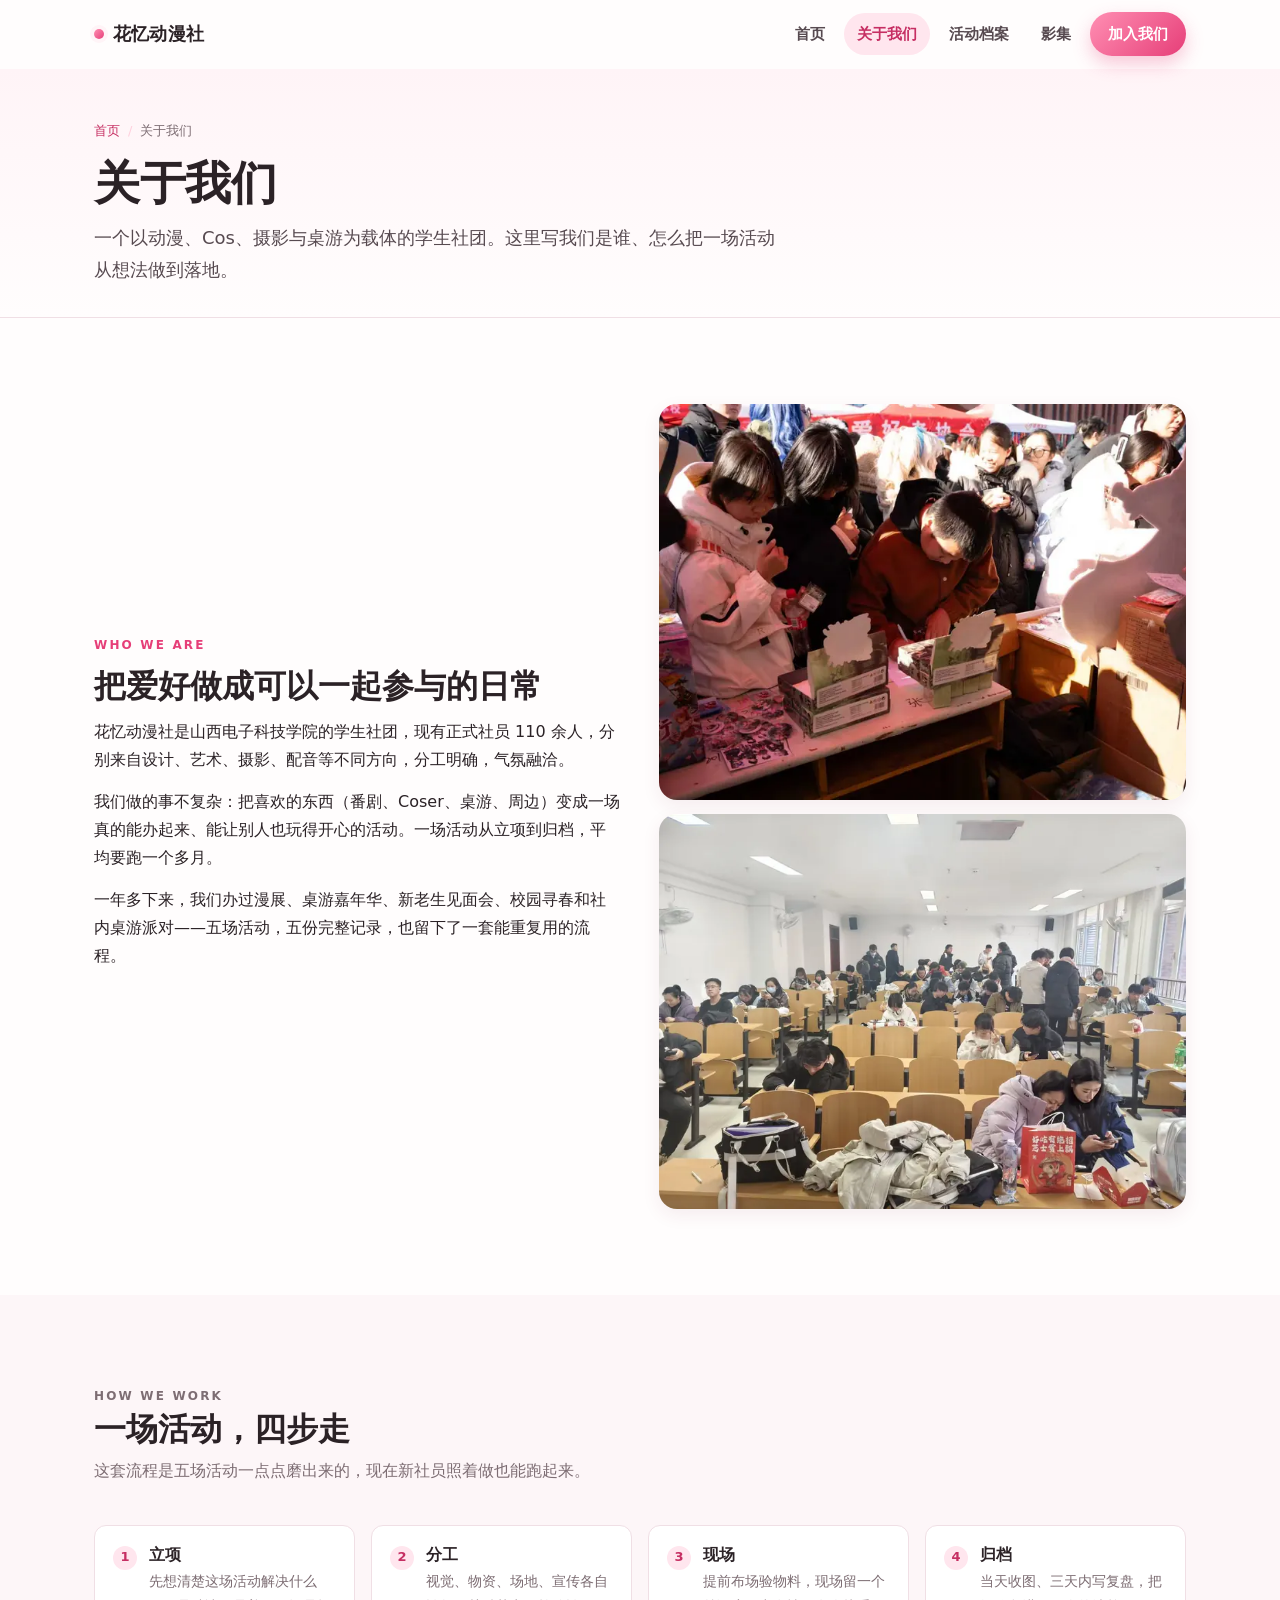
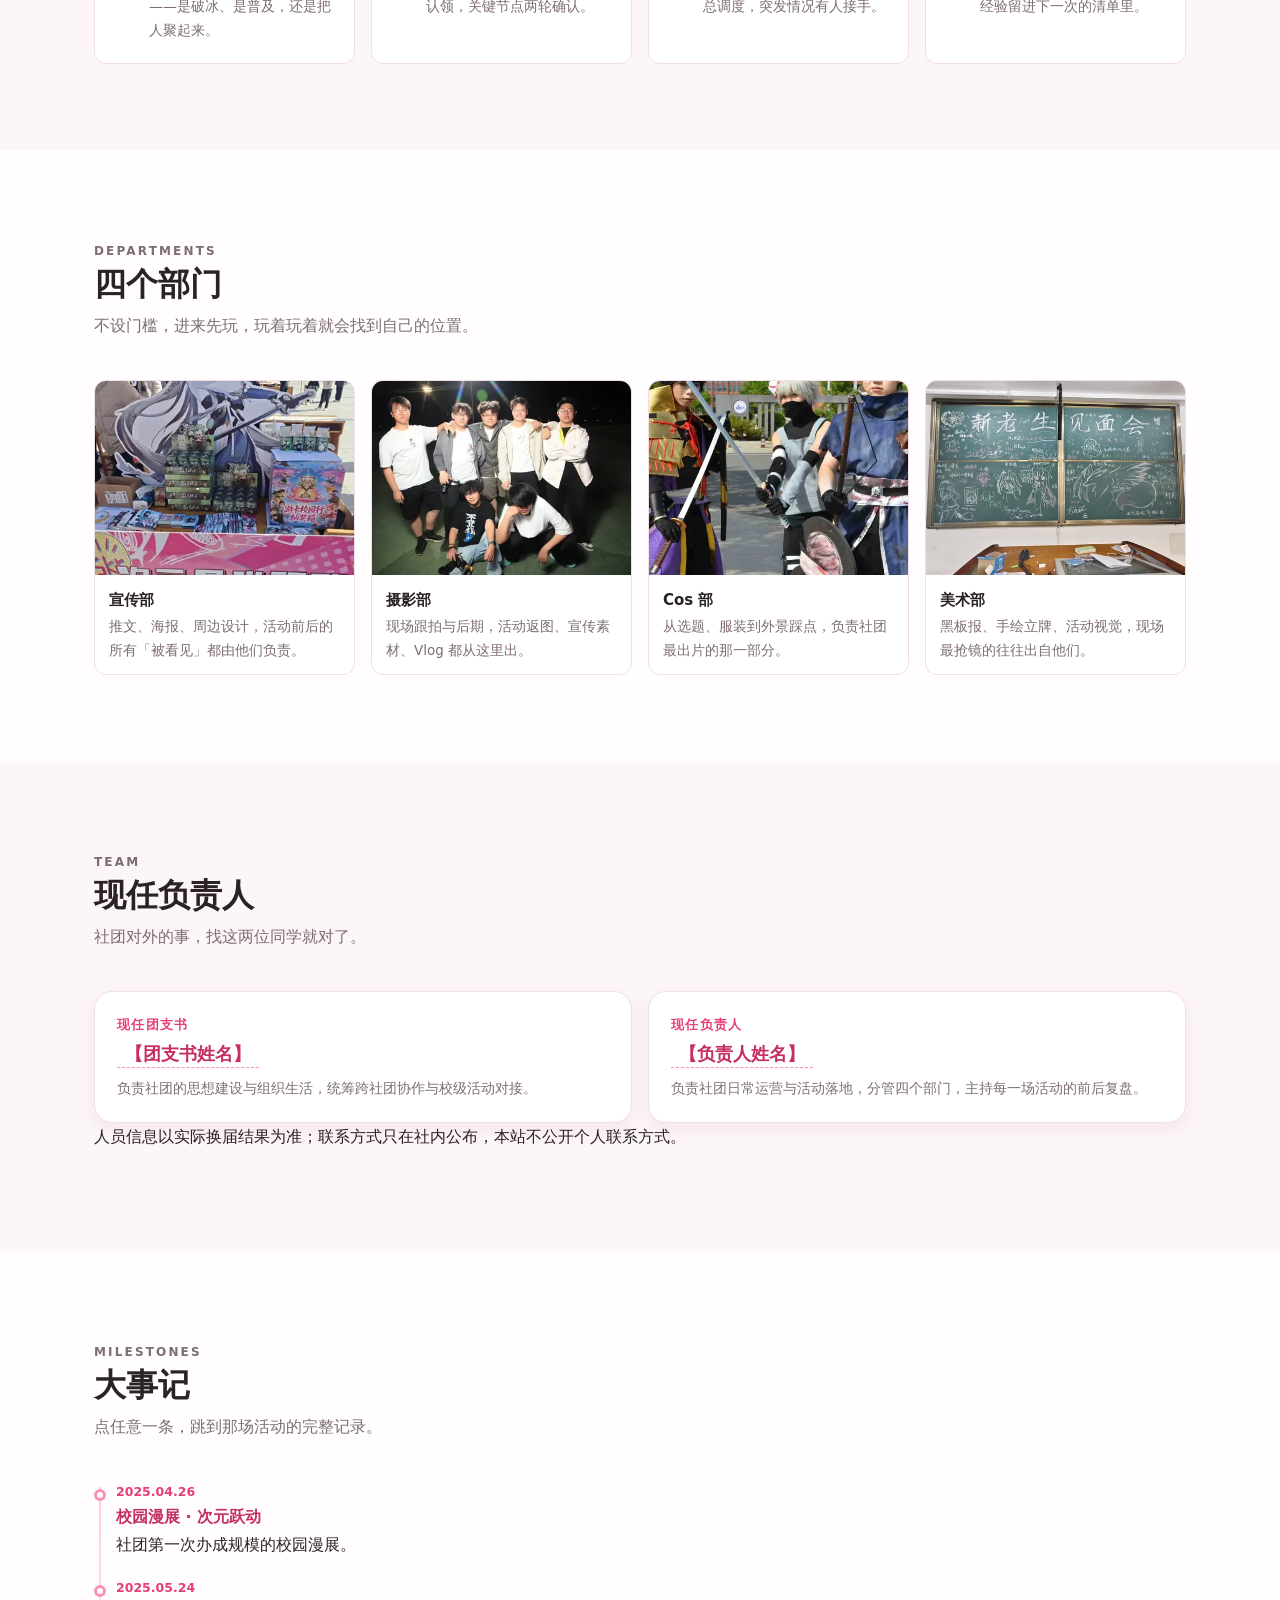
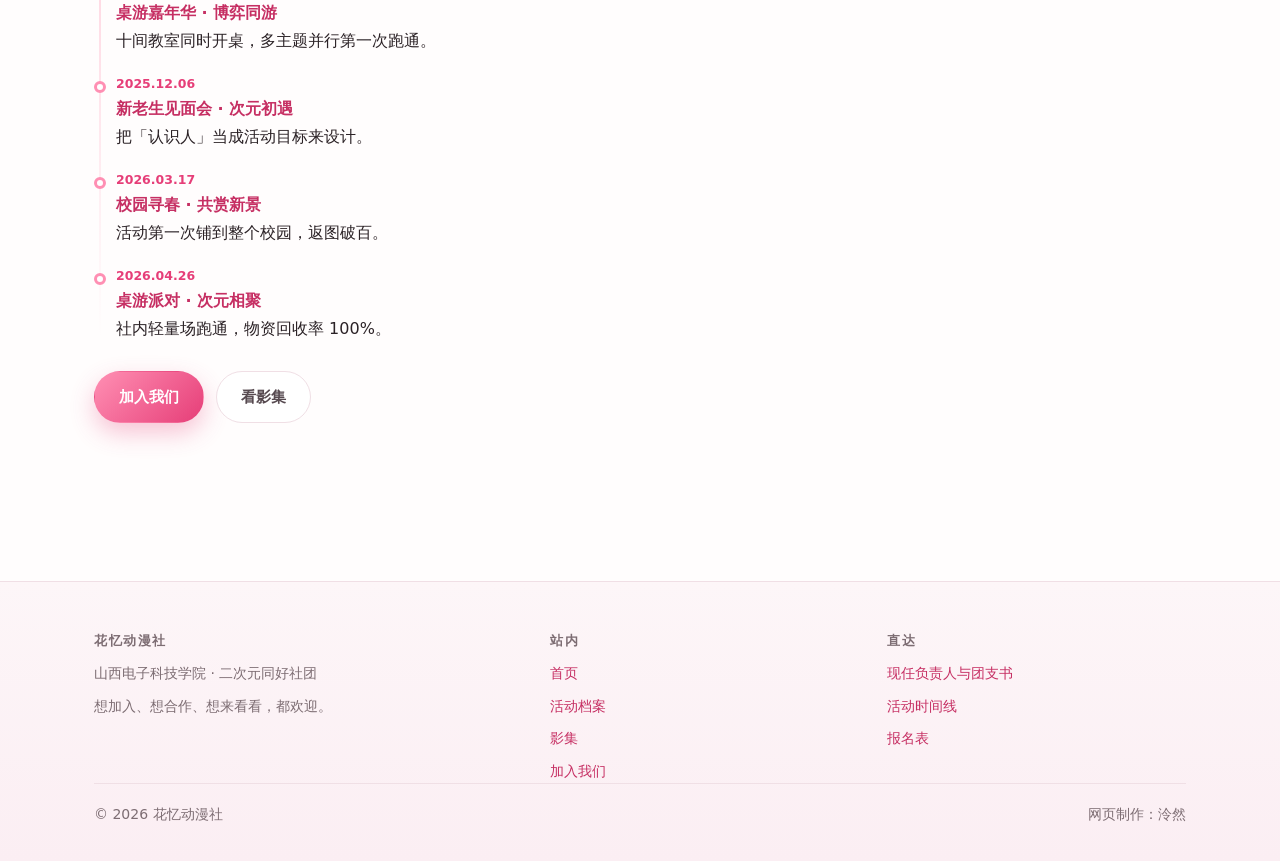
==== about.html @ e3548c4f "v2：改为五页结构（首页/关于我们/活动档案/影集/加入我们），活动在同一页内切换，图片转 WebP 响应式，补齐部门与现任负责人占位" ====
<!DOCTYPE html>
<html lang="zh-CN">
<head>
<meta charset="UTF-8">
<meta name="viewport" content="width=device-width, initial-scale=1.0">
<title>关于我们 · 花忆动漫社</title>
<meta name="description" content="花忆动漫社：我们是谁、怎么办活动、四个部门、现任负责人与团支书，以及一年多的大事记。">
<meta property="og:type" content="website">
<meta property="og:title" content="关于我们 · 花忆动漫社">
<meta property="og:description" content="一个以动漫、Cos、摄影与桌游为载体的学生社团，以及它办活动的四个步骤。">
<meta property="og:image" content="images/og-cover.jpg">
<link rel="icon" href="images/og-cover.jpg">
<script>document.documentElement.classList.add('js');</script>
<link rel="stylesheet" href="style.css">
</head>
<body>
<a class="skip-link" href="#main">跳到主要内容</a>

<header class="site-header" id="site-header">
  <div class="container header-inner">
    <a class="brand" href="index.html"><span class="brand-dot" aria-hidden="true"></span>花忆动漫社</a>
    <button class="menu-toggle" id="menu-toggle" aria-expanded="false" aria-controls="site-nav" aria-label="打开导航菜单">☰</button>
    <nav class="site-nav" id="site-nav" aria-label="主导航">
      <ul>
        <li><a href="index.html">首页</a></li>
        <li><a href="about.html" class="is-active" aria-current="page">关于我们</a></li>
        <li><a href="activities.html">活动档案</a></li>
        <li><a href="gallery.html">影集</a></li>
        <li><a href="join.html" class="nav-cta">加入我们</a></li>
      </ul>
    </nav>
  </div>
</header>

<main id="main">

  <section class="page-hero">
    <div class="container">
      <ul class="breadcrumb">
        <li><a href="index.html">首页</a></li>
        <li>关于我们</li>
      </ul>
      <h1>关于我们</h1>
      <p class="lead">一个以动漫、Cos、摄影与桌游为载体的学生社团。这里写我们是谁、怎么把一场活动从想法做到落地。</p>
    </div>
  </section>

  <!-- ============ 我们是谁 ============ -->
  <section class="section" id="story">
    <div class="container two-col">
      <div>
        <p class="eyebrow">Who we are</p>
        <h2>把爱好做成可以一起参与的日常</h2>
        <p>花忆动漫社是山西电子科技学院的学生社团，现有正式社员 110 余人，分别来自设计、艺术、摄影、配音等不同方向，分工明确，气氛融洽。</p>
        <p>我们做的事不复杂：把喜欢的东西（番剧、Coser、桌游、周边）变成一场真的能办起来、能让别人也玩得开心的活动。一场活动从立项到归档，平均要跑一个多月。</p>
        <p>一年多下来，我们办过漫展、桌游嘉年华、新老生见面会、校园寻春和社内桌游派对——五场活动，五份完整记录，也留下了一套能重复用的流程。</p>
      </div>
      <div class="stack">
        <figure>
          <img src="images/opt/booth-01-1200.webp"
               srcset="images/opt/booth-01-768.webp 768w, images/opt/booth-01-1200.webp 1200w"
               sizes="(max-width: 900px) 92vw, 430px"
               width="1200" height="800" loading="lazy" decoding="async"
               alt="招新桌前的同学，桌上堆着周边盒">
        </figure>
        <figure>
          <img src="images/opt/meet-01-1200.webp"
               srcset="images/opt/meet-01-768.webp 768w, images/opt/meet-01-1200.webp 1200w"
               sizes="(max-width: 900px) 92vw, 430px"
               width="1200" height="900" loading="lazy" decoding="async"
               alt="大教室里坐满了参加活动的同学">
        </figure>
      </div>
    </div>
  </section>

  <!-- ============ 怎么做事 ============ -->
  <section class="section section--alt" id="how">
    <div class="container">
      <div class="section-head">
        <p class="eyebrow">How we work</p>
        <h2>一场活动，四步走</h2>
        <p>这套流程是五场活动一点点磨出来的，现在新社员照着做也能跑起来。</p>
      </div>

      <ol class="steps">
        <li><h3>立项</h3><p>先想清楚这场活动解决什么——是破冰、是普及，还是把人聚起来。</p></li>
        <li><h3>分工</h3><p>视觉、物资、场地、宣传各自认领，关键节点两轮确认。</p></li>
        <li><h3>现场</h3><p>提前布场验物料，现场留一个总调度，突发情况有人接手。</p></li>
        <li><h3>归档</h3><p>当天收图、三天内写复盘，把经验留进下一次的清单里。</p></li>
      </ol>
    </div>
  </section>

  <!-- ============ 部门 ============ -->
  <section class="section" id="departments">
    <div class="container">
      <div class="section-head">
        <p class="eyebrow">Departments</p>
        <h2>四个部门</h2>
        <p>不设门槛，进来先玩，玩着玩着就会找到自己的位置。</p>
      </div>

      <div class="dept">
        <figure>
          <img src="images/opt/booth-04-768.webp"
               srcset="images/opt/booth-04-480.webp 480w, images/opt/booth-04-768.webp 768w"
               sizes="(max-width: 760px) 92vw, 260px"
               width="1200" height="675" loading="lazy" decoding="async"
               alt="摊位上的一排周边与桌上立牌">
          <figcaption><b>宣传部</b>推文、海报、周边设计，活动前后的所有「被看见」都由他们负责。</figcaption>
        </figure>
        <figure>
          <img src="images/opt/booth-08-768.webp"
               srcset="images/opt/booth-08-480.webp 480w, images/opt/booth-08-768.webp 768w"
               sizes="(max-width: 760px) 92vw, 260px"
               width="1200" height="800" loading="lazy" decoding="async"
               alt="收摊后的操场合影">
          <figcaption><b>摄影部</b>现场跟拍与后期，活动返图、宣传素材、Vlog 都从这里出。</figcaption>
        </figure>
        <figure>
          <img src="images/opt/event3-768.webp"
               srcset="images/opt/event3-480.webp 480w, images/opt/event3-768.webp 768w"
               sizes="(max-width: 760px) 92vw, 260px"
               width="768" height="1156" loading="lazy" decoding="async"
               alt="两位 Coser 在校道上完成拍摄">
          <figcaption><b>Cos 部</b>从选题、服装到外景踩点，负责社团最出片的那一部分。</figcaption>
        </figure>
        <figure>
          <img src="images/opt/meet-02-768.webp"
               srcset="images/opt/meet-02-480.webp 480w, images/opt/meet-02-768.webp 768w"
               sizes="(max-width: 760px) 92vw, 260px"
               width="1200" height="900" loading="lazy" decoding="async"
               alt="大教室的黑板报">
          <figcaption><b>美术部</b>黑板报、手绘立牌、活动视觉，现场最抢镜的往往出自他们。</figcaption>
        </figure>
      </div>
    </div>
  </section>

  <!-- ============ 现任负责人 ============ -->
  <section class="section section--alt" id="team">
    <div class="container">
      <div class="section-head">
        <p class="eyebrow">Team</p>
        <h2>现任负责人</h2>
        <p>社团对外的事，找这两位同学就对了。</p>
      </div>

      <div class="team">
        <article>
          <p class="role">现任团支书</p>
          <h3><span class="name-ph">【团支书姓名】</span></h3>
          <p class="duty">负责社团的思想建设与组织生活，统筹跨社团协作与校级活动对接。</p>
        </article>
        <article>
          <p class="role">现任负责人</p>
          <h3><span class="name-ph">【负责人姓名】</span></h3>
          <p class="duty">负责社团日常运营与活动落地，分管四个部门，主持每一场活动的前后复盘。</p>
        </article>
      </div>
      <p class="note">人员信息以实际换届结果为准；联系方式只在社内公布，本站不公开个人联系方式。</p>
    </div>
  </section>

  <!-- ============ 大事记 ============ -->
  <section class="section" id="milestones">
    <div class="container">
      <div class="section-head">
        <p class="eyebrow">Milestones</p>
        <h2>大事记</h2>
        <p>点任意一条，跳到那场活动的完整记录。</p>
      </div>

      <ol class="timeline">
        <li><time>2025.04.26</time><strong><a href="activities.html#manzhan">校园漫展 · 次元跃动</a></strong><p>社团第一次办成规模的校园漫展。</p></li>
        <li><time>2025.05.24</time><strong><a href="activities.html#boyi">桌游嘉年华 · 博弈同游</a></strong><p>十间教室同时开桌，多主题并行第一次跑通。</p></li>
        <li><time>2025.12.06</time><strong><a href="activities.html#meet">新老生见面会 · 次元初遇</a></strong><p>把「认识人」当成活动目标来设计。</p></li>
        <li><time>2026.03.17</time><strong><a href="activities.html#shangchun">校园寻春 · 共赏新景</a></strong><p>活动第一次铺到整个校园，返图破百。</p></li>
        <li><time>2026.04.26</time><strong><a href="activities.html#zhuoyou">桌游派对 · 次元相聚</a></strong><p>社内轻量场跑通，物资回收率 100%。</p></li>
      </ol>

      <p class="btn-row" style="margin-top:28px">
        <a class="btn btn-primary" href="join.html">加入我们</a>
        <a class="btn btn-ghost" href="gallery.html">看影集</a>
      </p>
    </div>
  </section>

</main>

<footer class="site-footer">
  <div class="container">
    <div class="footer-grid">
      <div>
        <h4>花忆动漫社</h4>
        <p>山西电子科技学院 · 二次元同好社团</p>
        <p>想加入、想合作、想来看看，都欢迎。</p>
      </div>
      <div>
        <h4>站内</h4>
        <ul>
          <li><a href="index.html">首页</a></li>
          <li><a href="activities.html">活动档案</a></li>
          <li><a href="gallery.html">影集</a></li>
          <li><a href="join.html">加入我们</a></li>
        </ul>
      </div>
      <div>
        <h4>直达</h4>
        <ul>
          <li><a href="#team">现任负责人与团支书</a></li>
          <li><a href="activities.html#timeline">活动时间线</a></li>
          <li><a href="join.html#form">报名表</a></li>
        </ul>
      </div>
    </div>
    <p class="footer-bottom"><span>© 2026 花忆动漫社</span><span>网页制作：泠然</span></p>
  </div>
</footer>

<button class="to-top" id="to-top" aria-label="回到顶部">↑</button>

<script src="script.js" defer></script>
</body>
</html>
---- style.css ----
/* ============================================================
   花忆动漫社 · 站点样式
   结构：tokens → 基础 → 通用组件 → 各页 → 响应式 → 打印
   ============================================================ */

/* ---------- 1. tokens ---------- */
:root {
  --pink-50: #fff4f7;
  --pink-100: #ffe6ee;
  --pink-200: #ffd0dd;
  --pink-400: #ff8fb3;
  --pink-600: #e63e78;
  --pink-700: #c62f63;   /* 正文链接用这个，对比度 5.2:1 */
  --pink-900: #7a2646;

  --ink: #2b2226;
  --ink-soft: #574a50;
  --muted: #7d6d73;
  --line: #f0dfe5;
  --bg: #fffdfd;
  --bg-alt: #fdf6f8;
  --white: #fff;

  --header-h: 68px;
  --wrap: 1140px;
  --radius: 18px;
  --radius-sm: 12px;
  --shadow-sm: 0 6px 18px rgba(122, 38, 70, .08);
  --shadow: 0 14px 38px rgba(122, 38, 70, .13);
  --ease: cubic-bezier(.22, .61, .36, 1);
  --font: "PingFang SC", "Microsoft YaHei", "Hiragino Sans GB", system-ui, -apple-system, "Segoe UI", sans-serif;
}

/* ---------- 2. 基础 ---------- */
*,
*::before,
*::after { box-sizing: border-box; }

html {
  scroll-behavior: smooth;
  -webkit-text-size-adjust: 100%;
}

body {
  margin: 0;
  background: var(--bg);
  color: var(--ink);
  font-family: var(--font);
  font-size: 16px;
  line-height: 1.75;
  overflow-x: hidden;
}

img { max-width: 100%; height: auto; display: block; }

h1, h2, h3, h4 { line-height: 1.25; color: var(--ink); }
h1 { font-size: clamp(30px, 4.6vw, 46px); margin: 0 0 14px; letter-spacing: -.01em; }
h2 { font-size: clamp(23px, 3vw, 32px); margin: 0 0 12px; }
h3 { font-size: 18px; margin: 0 0 8px; }

p { margin: 0 0 14px; }

a { color: var(--pink-700); text-decoration: none; }
a:hover { text-decoration: underline; }

:focus-visible {
  outline: 3px solid var(--pink-600);
  outline-offset: 3px;
  border-radius: 4px;
}

.skip-link {
  position: absolute;
  left: 12px;
  top: -60px;
  z-index: 100;
  padding: 10px 18px;
  background: var(--pink-600);
  color: #fff;
  border-radius: 0 0 10px 10px;
  transition: top .2s var(--ease);
}
.skip-link:focus { top: 0; text-decoration: none; }

.sr-only {
  position: absolute; width: 1px; height: 1px;
  padding: 0; margin: -1px; overflow: hidden;
  clip: rect(0 0 0 0); white-space: nowrap; border: 0;
}

.container {
  width: 100%;
  max-width: var(--wrap);
  margin: 0 auto;
  padding: 0 24px;
}

.section { padding: clamp(52px, 7vw, 86px) 0; }
.section--alt { background: var(--bg-alt); }
.section--tight { padding: clamp(34px, 4vw, 52px) 0; }

.section-head { max-width: 640px; margin: 0 0 clamp(26px, 3.4vw, 40px); }
.section-head.center { margin-left: auto; margin-right: auto; text-align: center; }
.section-head h2 { margin-bottom: 8px; }
.section-head p { color: var(--muted); margin: 0; }

.eyebrow {
  display: inline-block;
  margin: 0 0 10px;
  font-size: 12px;
  letter-spacing: .18em;
  text-transform: uppercase;
  color: var(--pink-600);
  font-weight: 700;
}

.lead { font-size: clamp(16px, 1.5vw, 18px); color: var(--ink-soft); }

/* ---------- 3. 头部与导航 ---------- */
.site-header {
  position: sticky;
  top: 0;
  z-index: 40;
  background: rgba(255, 253, 253, .82);
  backdrop-filter: saturate(180%) blur(14px);
  -webkit-backdrop-filter: saturate(180%) blur(14px);
  border-bottom: 1px solid transparent;
  transition: border-color .25s var(--ease), box-shadow .25s var(--ease);
}
.site-header.is-scrolled {
  border-bottom-color: var(--line);
  box-shadow: 0 6px 20px rgba(122, 38, 70, .06);
}

.header-inner {
  min-height: var(--header-h);
  display: flex;
  align-items: center;
  justify-content: space-between;
  gap: 18px;
}

.brand {
  display: inline-flex;
  align-items: center;
  gap: 9px;
  font-weight: 800;
  font-size: 18px;
  color: var(--ink);
  letter-spacing: .01em;
}
.brand:hover { text-decoration: none; }
.brand-dot {
  width: 10px; height: 10px;
  border-radius: 50%;
  background: linear-gradient(135deg, var(--pink-400), var(--pink-600));
  box-shadow: 0 0 0 4px var(--pink-50);
}

.site-nav ul {
  display: flex;
  align-items: center;
  gap: 6px;
  margin: 0;
  padding: 0;
  list-style: none;
}
.site-nav a {
  display: inline-block;
  padding: 8px 13px;
  border-radius: 999px;
  color: var(--ink-soft);
  font-size: 15px;
  font-weight: 600;
  transition: background .2s var(--ease), color .2s var(--ease);
}
.site-nav a:hover { background: var(--pink-50); color: var(--pink-700); text-decoration: none; }
.site-nav a.is-active { color: var(--pink-700); background: var(--pink-100); }
.site-nav .nav-cta {
  background: linear-gradient(135deg, var(--pink-400), var(--pink-600));
  color: #fff;
  padding: 9px 18px;
  box-shadow: 0 8px 18px rgba(230, 62, 120, .28);
}
.site-nav .nav-cta:hover { color: #fff; background: linear-gradient(135deg, var(--pink-600), var(--pink-700)); }

.menu-toggle {
  display: none;
  width: 42px; height: 42px;
  border: 1px solid var(--line);
  border-radius: 12px;
  background: #fff;
  color: var(--pink-700);
  font-size: 18px;
  cursor: pointer;
}

/* ---------- 4. 按钮 ---------- */
.btn {
  display: inline-flex;
  align-items: center;
  gap: 8px;
  padding: 12px 24px;
  border-radius: 999px;
  border: 1px solid transparent;
  font-size: 15px;
  font-weight: 700;
  cursor: pointer;
  transition: transform .2s var(--ease), box-shadow .2s var(--ease), background .2s var(--ease);
}
.btn:hover { text-decoration: none; transform: translateY(-1px); }
.btn-primary {
  background: linear-gradient(135deg, var(--pink-400), var(--pink-600));
  color: #fff;
  box-shadow: 0 10px 24px rgba(230, 62, 120, .3);
}
.btn-primary:hover { box-shadow: 0 14px 28px rgba(230, 62, 120, .38); }
.btn-ghost {
  background: #fff;
  border-color: var(--line);
  color: var(--ink-soft);
}
.btn-ghost:hover { border-color: var(--pink-200); color: var(--pink-700); }
.btn-row { display: flex; flex-wrap: wrap; gap: 12px; margin: 0; }
.link-more { font-weight: 700; }

/* ---------- 5. 首页首屏 ---------- */
.hero { padding: clamp(38px, 5.4vw, 72px) 0 clamp(46px, 6vw, 78px); }
.hero-grid {
  display: grid;
  grid-template-columns: minmax(0, 1fr) minmax(0, .94fr);
  gap: clamp(28px, 4vw, 56px);
  align-items: center;
}
.hero-copy h1 { font-size: clamp(34px, 5.2vw, 54px); margin-bottom: 14px; }
.hero-copy .lead { max-width: 34ch; margin-bottom: 24px; }
.hero-facts {
  display: flex;
  flex-wrap: wrap;
  gap: 6px 20px;
  margin: 26px 0 0;
  padding: 0;
  list-style: none;
  font-size: 13.5px;
  color: var(--muted);
}
.hero-facts b { color: var(--pink-600); font-size: 17px; margin-right: 4px; }

.hero-collage {
  display: grid;
  grid-template-columns: 1.33fr 1fr;
  grid-template-rows: 1fr 1fr 1.48fr;
  gap: 12px;
  aspect-ratio: 1 / 1.07;
}
.hero-collage figure {
  margin: 0;
  overflow: hidden;
  border-radius: var(--radius-sm);
  box-shadow: var(--shadow-sm);
  background: var(--pink-50);
}
.hero-collage img {
  width: 100%; height: 100%;
  object-fit: cover;
  transition: transform .6s var(--ease);
}
.hc1 { grid-area: 1 / 1 / 3 / 2; }
.hc1 img { object-position: 45% 50%; }
.hc2 { grid-area: 1 / 2 / 2 / 3; }
.hc3 { grid-area: 2 / 2 / 3 / 3; }
.hc4 { grid-area: 3 / 1 / 4 / 3; }
.hc4 img { object-position: 50% 42%; }

/* ---------- 6. 数字条 ---------- */
.stats {
  display: grid;
  grid-template-columns: repeat(4, minmax(0, 1fr));
  gap: 14px;
  margin: 0;
  padding: 0;
  list-style: none;
}
.stats li {
  padding: 22px 18px;
  background: #fff;
  border: 1px solid var(--line);
  border-radius: var(--radius-sm);
  text-align: center;
}
.stats b {
  display: block;
  font-size: clamp(24px, 3vw, 32px);
  color: var(--pink-600);
  line-height: 1.1;
}
.stats span { font-size: 13.5px; color: var(--muted); }

/* ---------- 7. 卡片 ---------- */
.cards {
  display: grid;
  grid-template-columns: repeat(auto-fit, minmax(270px, 1fr));
  gap: 20px;
}
.card {
  position: relative;
  display: flex;
  flex-direction: column;
  background: #fff;
  border: 1px solid var(--line);
  border-radius: var(--radius);
  overflow: hidden;
  box-shadow: var(--shadow-sm);
  color: inherit;
  transition: transform .25s var(--ease), box-shadow .25s var(--ease);
}
.card:hover { transform: translateY(-4px); box-shadow: var(--shadow); text-decoration: none; }
.card figure { margin: 0; aspect-ratio: 4 / 3; overflow: hidden; background: var(--pink-50); }
.card figure img { width: 100%; height: 100%; object-fit: cover; transition: transform .5s var(--ease); }
.card:hover figure img { transform: scale(1.04); }
.card-body { padding: 18px 20px 20px; }
.card-body h3 { margin-bottom: 6px; }
.card-body p { margin: 0; font-size: 14.5px; color: var(--muted); }
.card-meta {
  display: flex;
  gap: 10px;
  margin: 0 0 8px;
  font-size: 12.5px;
  color: var(--pink-600);
  font-weight: 700;
  letter-spacing: .02em;
}

/* ---------- 8. 首页简介 / 图片墙 ---------- */
.brief {
  display: grid;
  grid-template-columns: minmax(0, 1.15fr) minmax(0, .85fr);
  gap: clamp(24px, 4vw, 48px);
  align-items: center;
}
.brief figure { margin: 0; border-radius: var(--radius); overflow: hidden; box-shadow: var(--shadow-sm); }
.brief figure img { width: 100%; aspect-ratio: 4 / 3; object-fit: cover; }
.brief dl { margin: 18px 0 0; display: grid; gap: 8px; }
.brief dt { font-size: 12.5px; color: var(--muted); }
.brief dd { margin: 0; font-weight: 700; }

.name-ph {
  display: inline-block;
  padding: 1px 8px;
  border-bottom: 1px dashed var(--pink-400);
  color: var(--pink-700);
  font-weight: 700;
}

.wall {
  display: grid;
  grid-template-columns: repeat(auto-fill, minmax(178px, 1fr));
  grid-auto-rows: 178px;
  gap: 12px;
}
.wall a {
  display: block;
  border-radius: var(--radius-sm);
  overflow: hidden;
  box-shadow: var(--shadow-sm);
  background: var(--pink-50);
}
.wall img { width: 100%; height: 100%; object-fit: cover; transition: transform .5s var(--ease); }
.wall a:hover img { transform: scale(1.04); }
.wall .w2 { grid-column: span 2; }
.wall .h2 { grid-row: span 2; }

/* ---------- 9. 页头（内页） ---------- */
.page-hero {
  padding: clamp(30px, 4vw, 52px) 0 clamp(20px, 3vw, 32px);
  background: linear-gradient(180deg, var(--pink-50), var(--bg));
  border-bottom: 1px solid var(--line);
}
.breadcrumb {
  display: flex;
  gap: 8px;
  margin: 0 0 12px;
  padding: 0;
  list-style: none;
  font-size: 13px;
  color: var(--muted);
}
.breadcrumb li + li::before { content: "/"; margin-right: 8px; color: var(--pink-200); }
.page-hero h1 { margin-bottom: 10px; }
.page-hero .lead { max-width: 60ch; margin: 0; color: var(--ink-soft); }

/* ---------- 10. 活动档案：切换器 ---------- */
.archive {
  display: grid;
  grid-template-columns: 290px minmax(0, 1fr);
  gap: clamp(22px, 3.4vw, 42px);
  align-items: start;
}
.archive-nav {
  position: sticky;
  top: calc(var(--header-h) + 18px);
  display: flex;
  flex-direction: column;
  gap: 8px;
  margin: 0;
  padding: 0;
}
.act-tab {
  display: grid;
  grid-template-columns: auto 1fr auto;
  align-items: baseline;
  gap: 10px;
  padding: 14px 16px;
  border: 1px solid var(--line);
  border-radius: var(--radius-sm);
  background: #fff;
  color: var(--ink-soft);
  text-align: left;
  cursor: pointer;
  font: inherit;
  transition: border-color .2s var(--ease), background .2s var(--ease), transform .2s var(--ease);
}
.act-tab:hover { border-color: var(--pink-200); transform: translateX(2px); text-decoration: none; }
.act-tab .no { font-size: 12px; font-weight: 800; color: var(--pink-400); letter-spacing: .06em; }
.act-tab .t { font-weight: 700; color: var(--ink); }
.act-tab .d { font-size: 12px; color: var(--muted); }
.act-tab.is-active {
  border-color: var(--pink-400);
  background: linear-gradient(135deg, var(--pink-50), #fff);
  box-shadow: var(--shadow-sm);
}
.act-tab.is-active .no { color: var(--pink-600); }

.act-panel { display: none; }
.act-panel.is-active { display: block; }
.js .act-panel { display: none; }
.js .act-panel.is-active { display: block; }

.panel-head { margin-bottom: 22px; }
.panel-no { font-size: 12.5px; font-weight: 800; letter-spacing: .12em; color: var(--pink-600); margin: 0 0 8px; }
.panel-head h2 { margin-bottom: 10px; }
.panel-quote {
  margin: 0;
  padding: 12px 18px;
  border-left: 3px solid var(--pink-200);
  background: var(--pink-50);
  border-radius: 0 var(--radius-sm) var(--radius-sm) 0;
  color: var(--pink-900);
  font-size: 15px;
}

.act-figure { margin: 0 0 24px; border-radius: var(--radius); overflow: hidden; box-shadow: var(--shadow-sm); }
.act-figure img { width: 100%; height: auto; }
.act-figure figcaption {
  padding: 10px 16px;
  font-size: 13px;
  color: var(--muted);
  background: #fff;
  border-top: 1px solid var(--line);
}

.fact-list {
  display: grid;
  grid-template-columns: repeat(auto-fit, minmax(150px, 1fr));
  gap: 1px;
  margin: 0 0 26px;
  background: var(--line);
  border: 1px solid var(--line);
  border-radius: var(--radius-sm);
  overflow: hidden;
}
.fact-list > div { padding: 12px 16px; background: #fff; }
.fact-list dt { font-size: 12px; color: var(--muted); }
.fact-list dd { margin: 2px 0 0; font-size: 14.5px; color: var(--ink); }

.act-panel h3 { margin: 26px 0 10px; font-size: 17px; color: var(--pink-900); }
.ticks { margin: 0 0 18px; padding: 0; list-style: none; }
.ticks li { position: relative; padding-left: 22px; margin-bottom: 6px; }
.ticks li::before { position: absolute; left: 0; color: var(--pink-400); font-weight: 700; }
.ticks.keep li::before { content: "◈"; }
.ticks.next li::before { content: "→"; }
.panel-more { margin: 26px 0 0; font-size: 14px; font-weight: 600; }

/* ---------- 11. 时间线 / 下一场 ---------- */
.timeline { position: relative; margin: 0; padding: 0 0 0 22px; list-style: none; }
.timeline::before {
  content: "";
  position: absolute; left: 5px; top: 6px; bottom: 6px;
  width: 2px; background: linear-gradient(180deg, var(--pink-200), transparent);
}
.timeline li { position: relative; margin-bottom: 18px; }
.timeline li::before {
  content: "";
  position: absolute; left: -22px; top: 8px;
  width: 12px; height: 12px;
  border-radius: 50%;
  background: #fff;
  border: 3px solid var(--pink-400);
}
.timeline time { display: block; font-size: 12.5px; color: var(--pink-600); font-weight: 700; }

.next-up {
  display: grid;
  grid-template-columns: minmax(0, 1fr) auto;
  gap: 22px;
  align-items: center;
  padding: clamp(22px, 3vw, 34px);
  border-radius: var(--radius);
  background: linear-gradient(135deg, var(--pink-100), #fff 70%);
  border: 1px solid var(--pink-200);
}
.next-up h3 { margin-bottom: 6px; }
.next-up p { margin: 0; color: var(--ink-soft); }

/* ---------- 12. 关于页 ---------- */
.two-col {
  display: grid;
  grid-template-columns: repeat(auto-fit, minmax(280px, 1fr));
  gap: clamp(20px, 3vw, 40px);
  align-items: center;
}
.two-col figure { margin: 0; border-radius: var(--radius); overflow: hidden; box-shadow: var(--shadow-sm); }
.two-col figure img { width: 100%; aspect-ratio: 4 / 3; object-fit: cover; }
.two-col .stack figure + figure { margin-top: 14px; }

.steps { display: grid; grid-template-columns: repeat(auto-fit, minmax(210px, 1fr)); gap: 16px; margin: 0; padding: 0; list-style: none; counter-reset: step; }
.steps li {
  position: relative;
  padding: 20px 20px 20px 54px;
  background: #fff;
  border: 1px solid var(--line);
  border-radius: var(--radius-sm);
}
.steps li::before {
  counter-increment: step;
  content: counter(step);
  position: absolute; left: 18px; top: 20px;
  width: 24px; height: 24px;
  display: grid; place-items: center;
  border-radius: 50%;
  background: var(--pink-100);
  color: var(--pink-700);
  font-size: 13px;
  font-weight: 800;
}
.steps h3 { font-size: 15.5px; margin-bottom: 4px; }
.steps p { margin: 0; font-size: 14px; color: var(--muted); }

.dept { display: grid; grid-template-columns: repeat(auto-fit, minmax(190px, 1fr)); gap: 16px; }
.dept figure { margin: 0; border-radius: var(--radius-sm); overflow: hidden; background: #fff; border: 1px solid var(--line); }
.dept img { width: 100%; aspect-ratio: 4 / 3; object-fit: cover; }
.dept figcaption { padding: 12px 14px; font-size: 13.5px; color: var(--muted); }
.dept b { display: block; color: var(--ink); font-size: 15px; margin-bottom: 2px; }

.team { display: grid; grid-template-columns: repeat(auto-fit, minmax(240px, 1fr)); gap: 16px; }
.team article {
  padding: 22px;
  border-radius: var(--radius);
  border: 1px solid var(--line);
  background: #fff;
  box-shadow: var(--shadow-sm);
}
.team .role { font-size: 12.5px; letter-spacing: .1em; color: var(--pink-600); font-weight: 800; margin: 0 0 6px; }
.team .duty { margin: 8px 0 0; font-size: 14px; color: var(--muted); }

/* ---------- 13. 影集与灯箱 ---------- */
.gal-group + .gal-group { margin-top: clamp(30px, 4vw, 48px); }
.gal-group h2 { font-size: 20px; margin-bottom: 4px; }
.gal-group .meta { margin: 0 0 14px; font-size: 13px; color: var(--muted); }

.lightbox[hidden] { display: none; }
.lightbox {
  position: fixed;
  inset: 0;
  z-index: 80;
  display: grid;
  place-items: center;
  padding: 24px;
  background: rgba(28, 16, 22, .86);
  backdrop-filter: blur(6px);
}
.lightbox img { max-width: min(1100px, 92vw); max-height: 82vh; border-radius: 8px; box-shadow: 0 20px 60px rgba(0,0,0,.5); }
.lightbox .lb-close {
  position: absolute; top: 18px; right: 18px;
  width: 44px; height: 44px;
  border-radius: 50%;
  border: 1px solid rgba(255,255,255,.35);
  background: rgba(0,0,0,.4);
  color: #fff;
  font-size: 20px;
  cursor: pointer;
}
.lightbox .lb-cap { margin: 14px 0 0; color: #fff; font-size: 14px; text-align: center; max-width: 70ch; }

/* ---------- 14. 加入页 ---------- */
.form-card {
  padding: clamp(22px, 3vw, 34px);
  border-radius: var(--radius);
  border: 1px solid var(--line);
  background: #fff;
  box-shadow: var(--shadow-sm);
  max-width: 620px;
}
.field { display: block; margin-bottom: 16px; }
.field span { display: block; font-size: 13px; font-weight: 700; margin-bottom: 6px; color: var(--ink-soft); }
.field input,
.field textarea,
.field select {
  width: 100%;
  padding: 11px 14px;
  border: 1px solid var(--line);
  border-radius: 10px;
  background: var(--pink-50);
  font: inherit;
  font-size: 15px;
  color: var(--ink);
}
.field textarea { min-height: 120px; resize: vertical; }
.field input:focus-visible,
.field textarea:focus-visible,
.field select:focus-visible { outline: 3px solid var(--pink-400); outline-offset: 1px; }
.form-note { margin: 14px 0 0; font-size: 14px; color: var(--pink-700); }
.form-note.is-error { color: #b3261e; }

.faq { margin: 0; }
.faq details {
  border-bottom: 1px solid var(--line);
  padding: 14px 0;
}
.faq summary {
  cursor: pointer;
  font-weight: 700;
  font-size: 15.5px;
  list-style: none;
}
.faq summary::-webkit-details-marker { display: none; }
.faq summary::before { content: "＋"; color: var(--pink-600); margin-right: 10px; font-weight: 800; }
.faq details[open] summary::before { content: "－"; }
.faq p { margin: 10px 0 0; font-size: 14.5px; color: var(--muted); }

.contact-list { margin: 0; padding: 0; list-style: none; display: grid; gap: 10px; }
.contact-list b { color: var(--ink); }

/* ---------- 15. 页脚 ---------- */
.site-footer {
  margin-top: clamp(40px, 6vw, 72px);
  padding: clamp(34px, 4vw, 52px) 0 26px;
  background: linear-gradient(180deg, var(--bg-alt), #fbeef3);
  border-top: 1px solid var(--line);
}
.footer-grid {
  display: grid;
  grid-template-columns: minmax(0, 1.4fr) repeat(2, minmax(0, 1fr));
  gap: clamp(20px, 3vw, 40px);
}
.site-footer h4 { font-size: 13px; letter-spacing: .12em; color: var(--muted); margin: 0 0 12px; text-transform: uppercase; }
.site-footer p { margin: 0 0 8px; font-size: 14px; color: var(--muted); }
.site-footer ul { margin: 0; padding: 0; list-style: none; display: grid; gap: 8px; font-size: 14px; }
.footer-bottom {
  margin: 26px 0 0;
  padding-top: 18px;
  border-top: 1px solid var(--line);
  display: flex;
  flex-wrap: wrap;
  gap: 10px;
  justify-content: space-between;
  font-size: 13px;
  color: var(--muted);
}

/* ---------- 16. 回到顶部 ---------- */
.to-top {
  position: fixed;
  right: 22px;
  bottom: 22px;
  z-index: 50;
  width: 46px; height: 46px;
  display: grid; place-items: center;
  border-radius: 50%;
  border: 1px solid var(--pink-200);
  background: #fff;
  color: var(--pink-700);
  box-shadow: var(--shadow-sm);
  cursor: pointer;
  opacity: 0;
  visibility: hidden;
  transform: translateY(8px);
  transition: opacity .25s var(--ease), transform .25s var(--ease), visibility .25s;
}
.to-top.is-visible { opacity: 1; visibility: visible; transform: none; }

/* ---------- 17. 进场动画 ---------- */
.reveal { opacity: 0; transform: translateY(14px); transition: opacity .6s var(--ease), transform .6s var(--ease); }
.reveal.is-in { opacity: 1; transform: none; }

@media (prefers-reduced-motion: reduce) {
  html { scroll-behavior: auto; }
  *, *::before, *::after { animation-duration: .001ms !important; transition-duration: .001ms !important; }
  .reveal { opacity: 1; transform: none; }
}

/* ---------- 18. 响应式 ---------- */
@media (max-width: 1000px) {
  .archive { grid-template-columns: 240px minmax(0, 1fr); }
}

@media (max-width: 900px) {
  .hero-grid { grid-template-columns: 1fr; }
  .hero-copy .lead { max-width: none; }
  .hero-collage { aspect-ratio: 1 / 1.05; grid-template-columns: 1.3fr .9fr; }
  .brief { grid-template-columns: 1fr; }
  .brief figure { order: -1; }
  .stats { grid-template-columns: repeat(2, minmax(0, 1fr)); }
  .wall { grid-auto-rows: 150px; grid-template-columns: repeat(auto-fill, minmax(140px, 1fr)); }
  .footer-grid { grid-template-columns: 1fr 1fr; }

  .archive { grid-template-columns: 1fr; }
  .archive-nav {
    position: static;
    flex-direction: row;
    gap: 8px;
    overflow-x: auto;
    padding: 4px 0 12px;
    scroll-snap-type: x mandatory;
    -webkit-overflow-scrolling: touch;
    scrollbar-width: none;
  }
  .archive-nav::-webkit-scrollbar { display: none; }
  .act-tab {
    flex: 0 0 auto;
    grid-template-columns: auto auto;
    gap: 6px;
    scroll-snap-align: start;
    padding: 10px 14px;
    white-space: nowrap;
  }
  .act-tab .d { display: none; }
  .next-up { grid-template-columns: 1fr; }
}

@media (max-width: 760px) {
  .site-nav {
    position: absolute;
    left: 0; right: 0;
    top: var(--header-h);
    display: none;
    padding: 12px 18px 20px;
    background: #fff;
    border-bottom: 1px solid var(--line);
    box-shadow: var(--shadow);
  }
  .site-nav.is-open { display: block; }
  .site-nav ul { flex-direction: column; align-items: stretch; gap: 4px; }
  .site-nav a { padding: 12px 14px; border-radius: 10px; }
  .nav-cta { text-align: center; }
  .menu-toggle { display: inline-grid; place-items: center; }
}

@media (max-width: 560px) {
  .hero-collage { aspect-ratio: auto; grid-template-columns: 1fr 1fr; grid-template-rows: none; }
  .hero-collage figure { aspect-ratio: 4 / 3; }
  .hc1 { grid-area: auto; grid-column: span 2; aspect-ratio: 16 / 10; }
  .hc4 { grid-area: auto; grid-column: span 2; aspect-ratio: 21 / 9; }
  .wall { grid-auto-rows: 132px; grid-template-columns: repeat(2, minmax(0, 1fr)); }
  .wall .w2, .wall .h2 { grid-column: span 1; grid-row: span 1; }
  .footer-grid { grid-template-columns: 1fr; }
  .btn { width: 100%; justify-content: center; }
  .btn-row { flex-direction: column; }
}

/* ---------- 19. 打印 ---------- */
@media print {
  .site-header, .to-top, .menu-toggle, .archive-nav, .site-footer, .skip-link { display: none !important; }
  .js .act-panel { display: block !important; }
  .act-panel { break-inside: avoid; }
  body { background: #fff; color: #000; }
  .hero-collage, .wall { break-inside: avoid; }
}
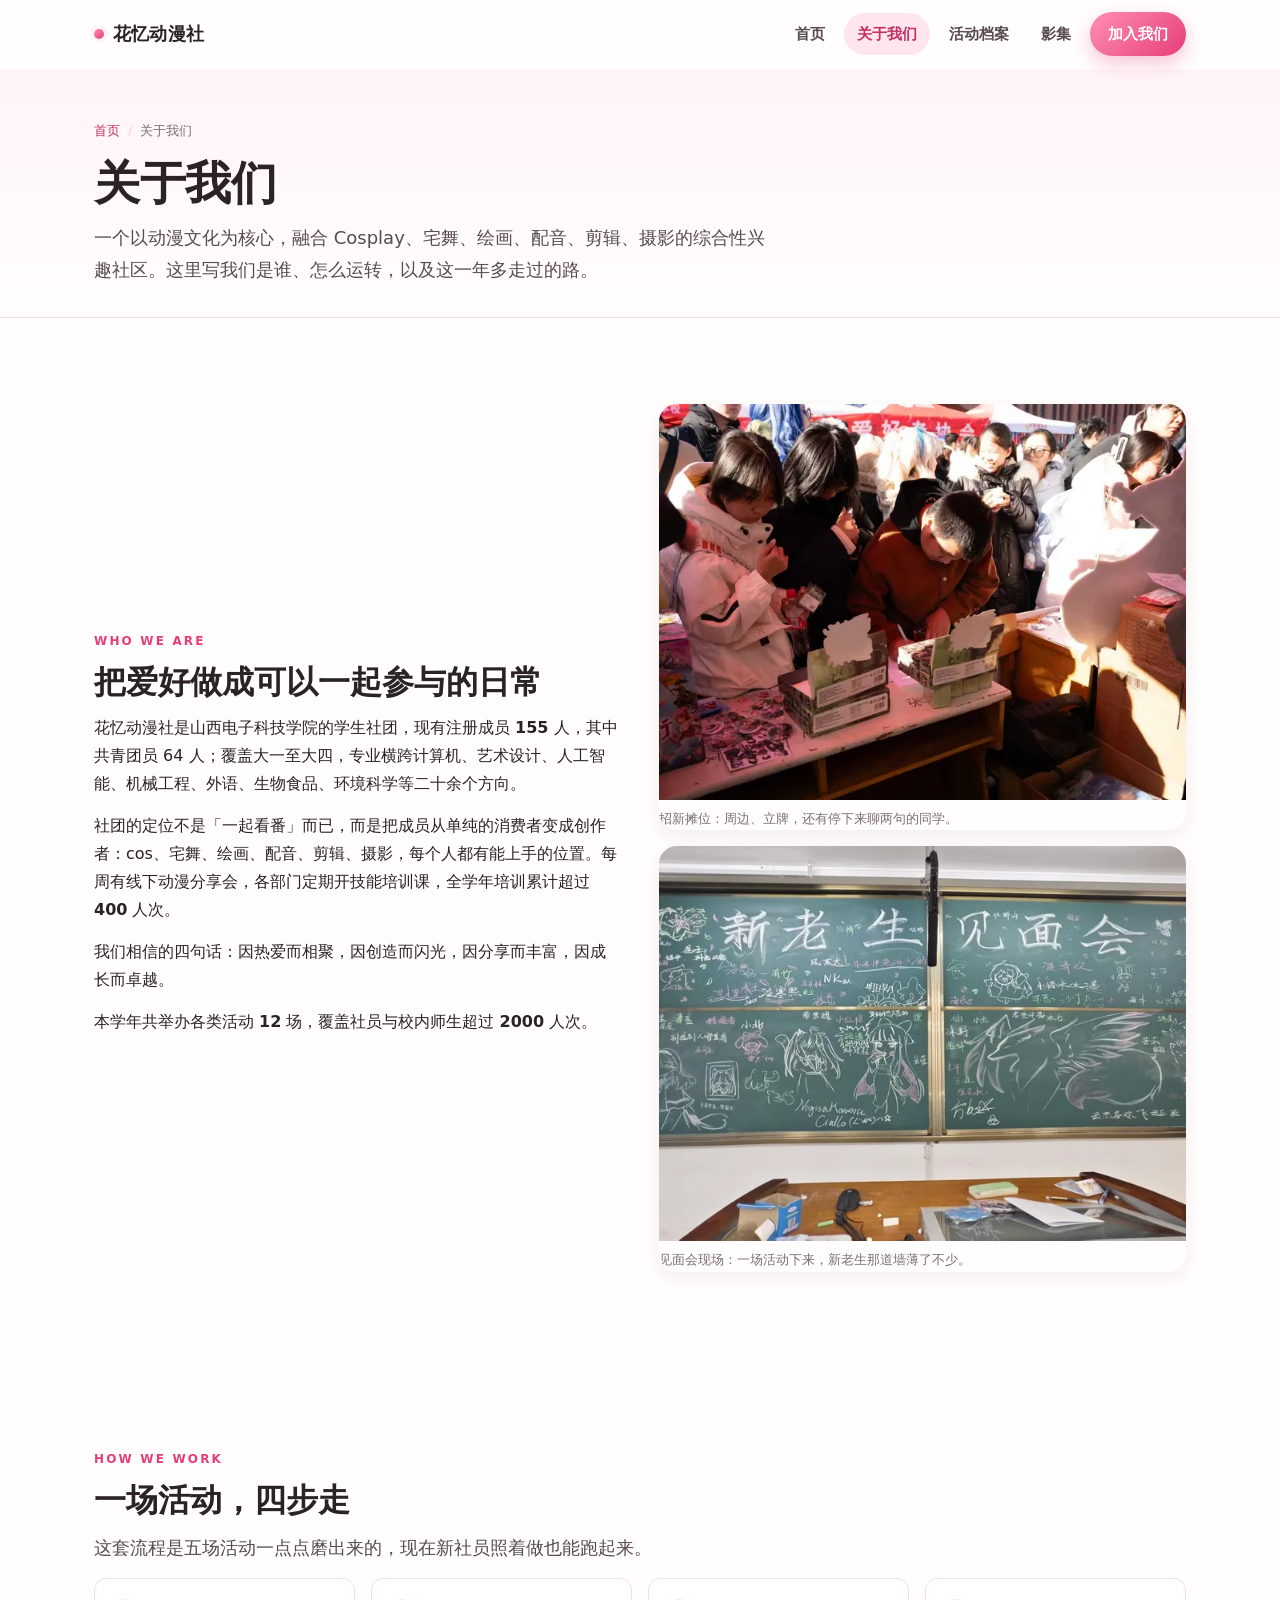
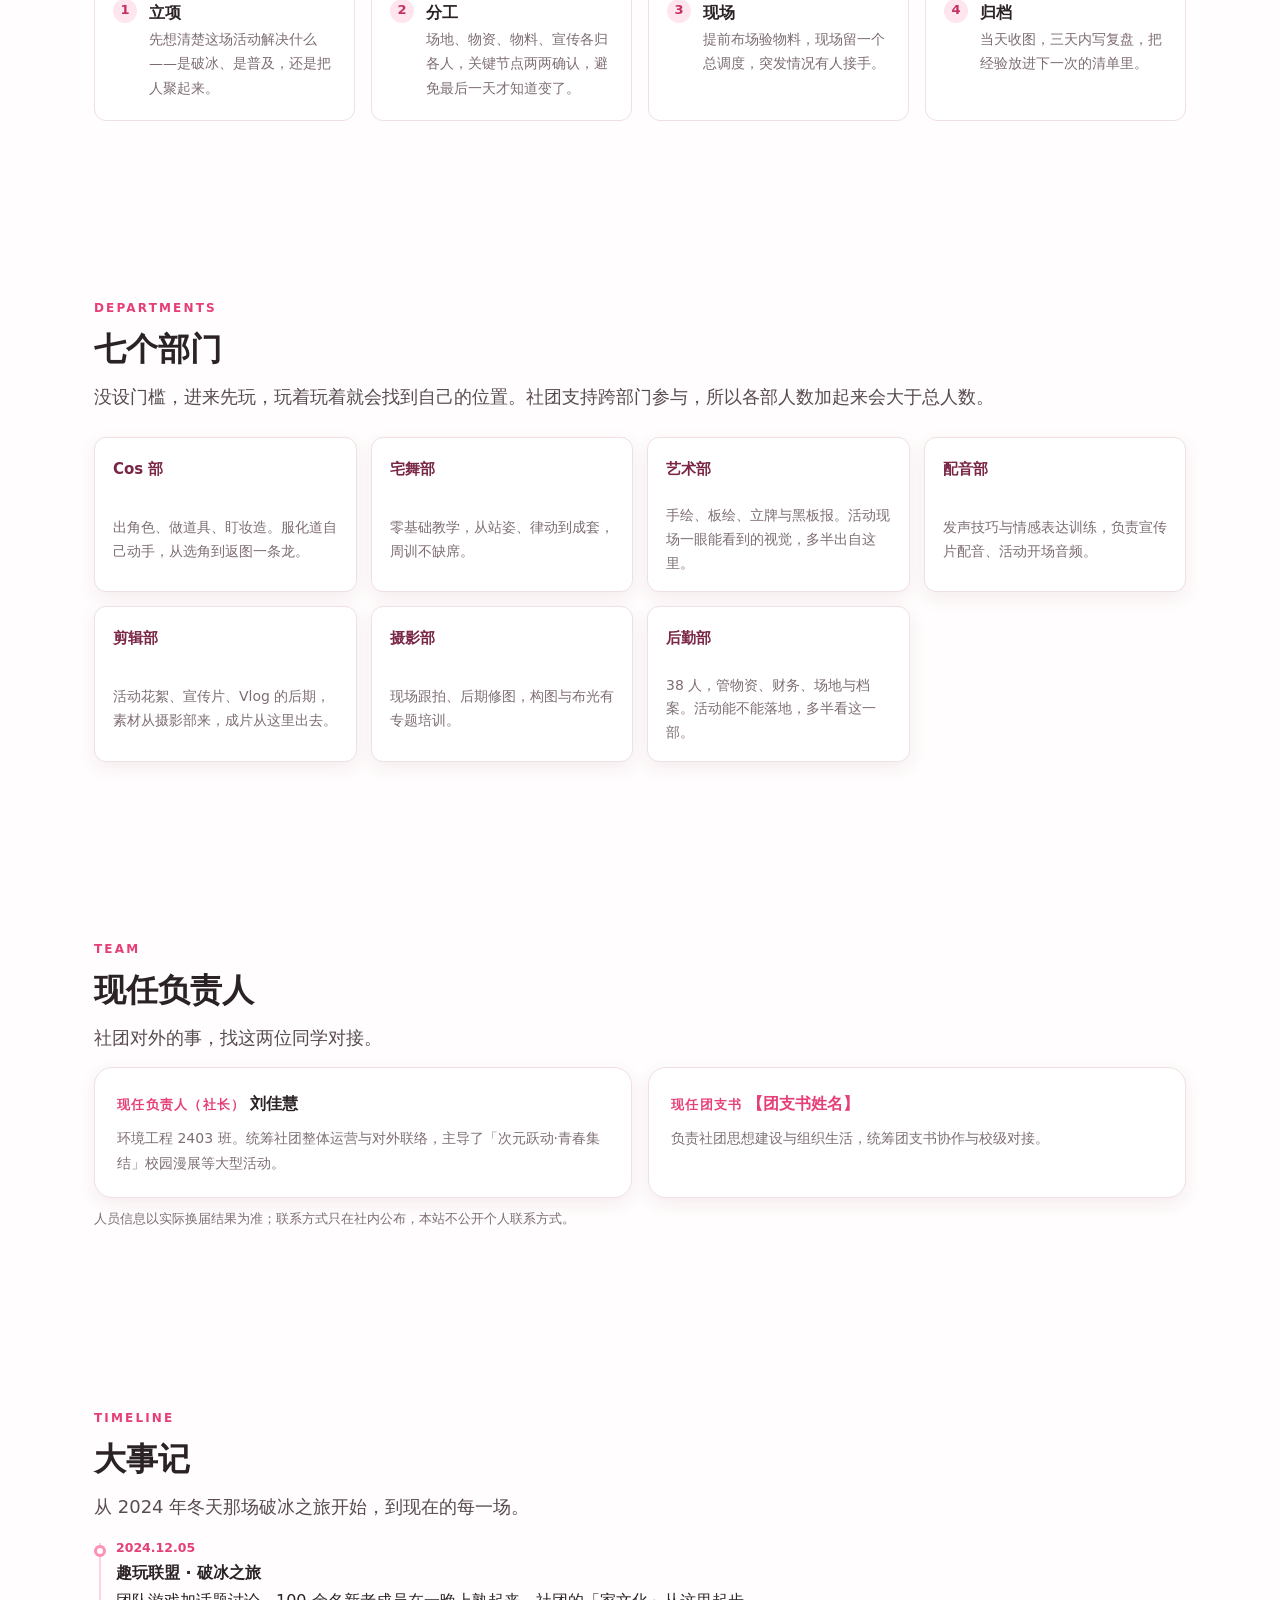
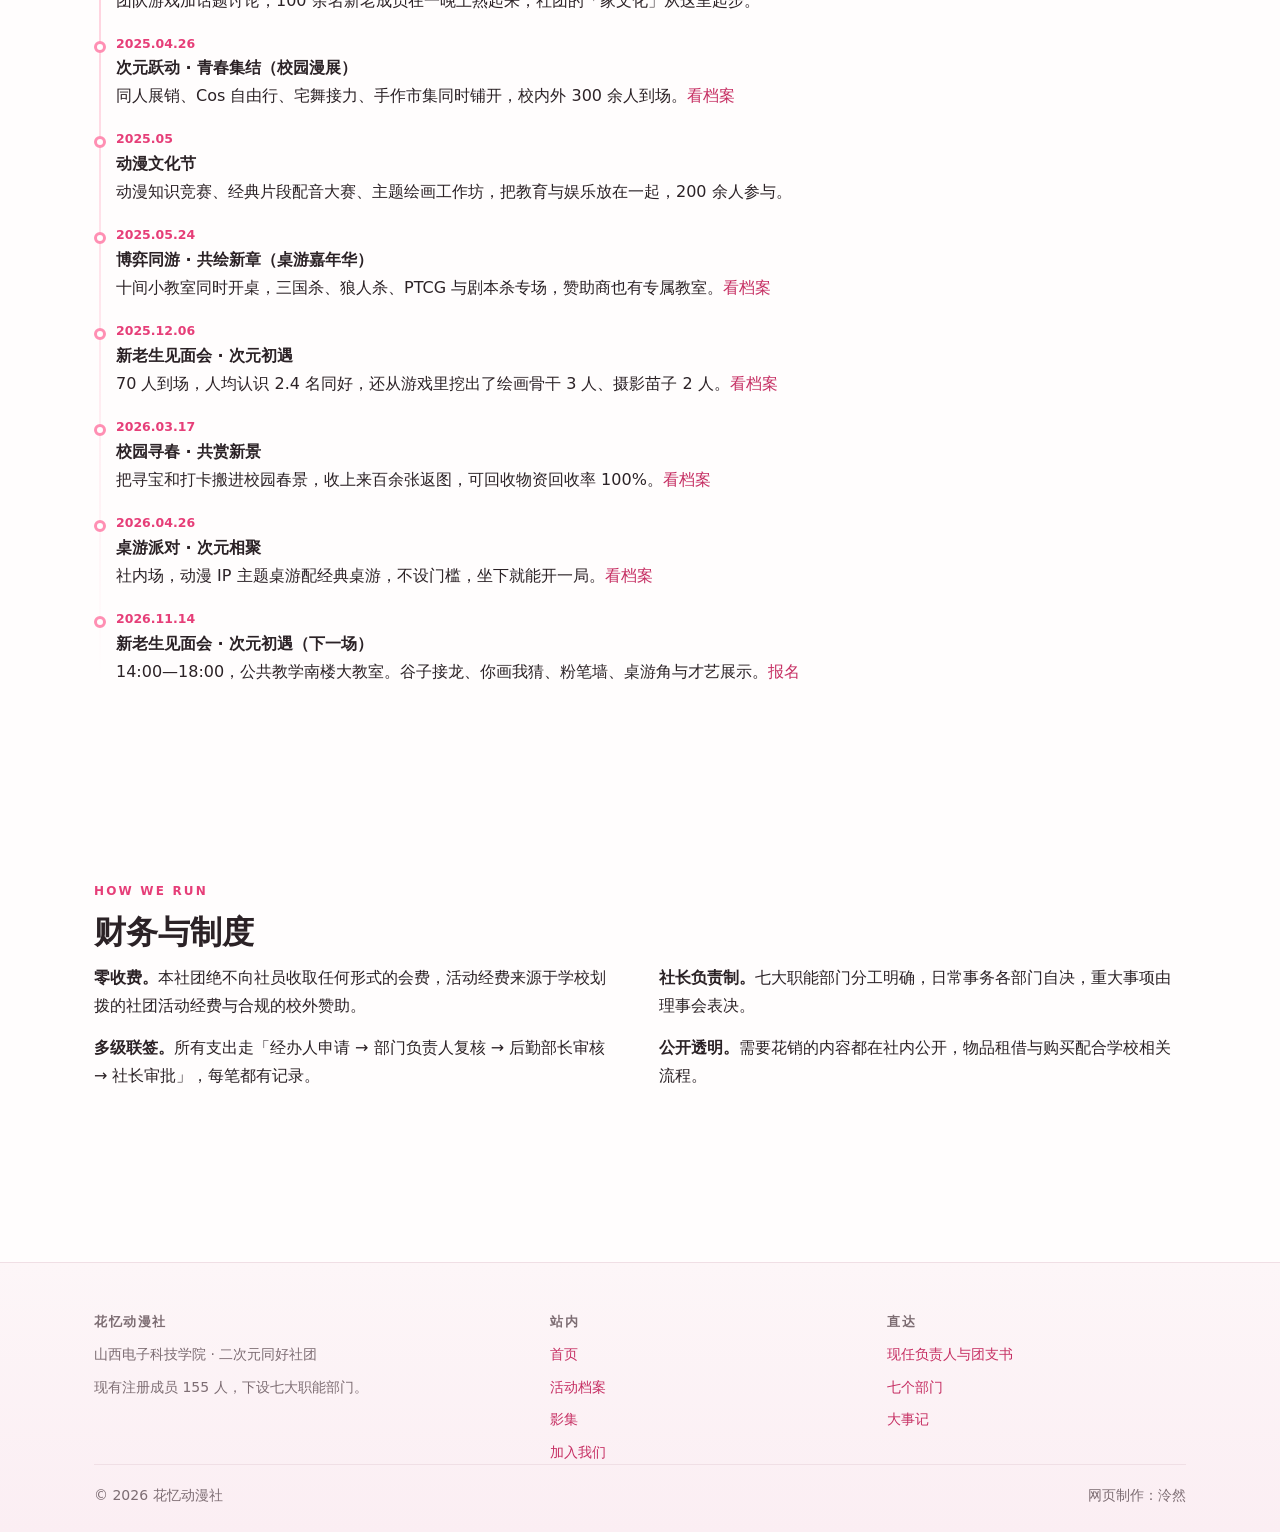
==== commit de241911: "v3: 文档核对活动信息 + 七个部门 + 2024 起大事记 + 18 张文档原图(WebP) + iOS/安卓适配" ====
--- a/about.html
+++ b/about.html
@@ -2,13 +2,14 @@
 <html lang="zh-CN">
 <head>
 <meta charset="UTF-8">
-<meta name="viewport" content="width=device-width, initial-scale=1.0">
+<meta name="viewport" content="width=device-width, initial-scale=1.0, viewport-fit=cover">
 <title>关于我们 · 花忆动漫社</title>
-<meta name="description" content="花忆动漫社：我们是谁、怎么办活动、四个部门、现任负责人与团支书，以及一年多的大事记。">
+<meta name="description" content="花忆动漫社：以动漫为桥梁的综合性兴趣社团，现有注册成员 155 人，下设七个部门。这里是我们的来历、架构、负责人和大事记。">
 <meta property="og:type" content="website">
 <meta property="og:title" content="关于我们 · 花忆动漫社">
-<meta property="og:description" content="一个以动漫、Cos、摄影与桌游为载体的学生社团，以及它办活动的四个步骤。">
+<meta property="og:description" content="155 名注册成员，七个部门，从破冰之旅到校园漫展，一年十二场活动。">
 <meta property="og:image" content="images/og-cover.jpg">
+<meta name="theme-color" content="#fff4f7">
 <link rel="icon" href="images/og-cover.jpg">
 <script>document.documentElement.classList.add('js');</script>
 <link rel="stylesheet" href="style.css">
@@ -41,149 +42,214 @@
         <li>关于我们</li>
       </ul>
       <h1>关于我们</h1>
-      <p class="lead">一个以动漫、Cos、摄影与桌游为载体的学生社团。这里写我们是谁、怎么把一场活动从想法做到落地。</p>
-    </div>
-  </section>
-
-  <!-- ============ 我们是谁 ============ -->
-  <section class="section" id="story">
-    <div class="container two-col">
-      <div>
-        <p class="eyebrow">Who we are</p>
-        <h2>把爱好做成可以一起参与的日常</h2>
-        <p>花忆动漫社是山西电子科技学院的学生社团，现有正式社员 110 余人，分别来自设计、艺术、摄影、配音等不同方向，分工明确，气氛融洽。</p>
-        <p>我们做的事不复杂：把喜欢的东西（番剧、Coser、桌游、周边）变成一场真的能办起来、能让别人也玩得开心的活动。一场活动从立项到归档，平均要跑一个多月。</p>
-        <p>一年多下来，我们办过漫展、桌游嘉年华、新老生见面会、校园寻春和社内桌游派对——五场活动，五份完整记录，也留下了一套能重复用的流程。</p>
-      </div>
-      <div class="stack">
-        <figure>
-          <img src="images/opt/booth-01-1200.webp"
-               srcset="images/opt/booth-01-768.webp 768w, images/opt/booth-01-1200.webp 1200w"
-               sizes="(max-width: 900px) 92vw, 430px"
-               width="1200" height="800" loading="lazy" decoding="async"
-               alt="招新桌前的同学，桌上堆着周边盒">
-        </figure>
-        <figure>
-          <img src="images/opt/meet-01-1200.webp"
-               srcset="images/opt/meet-01-768.webp 768w, images/opt/meet-01-1200.webp 1200w"
-               sizes="(max-width: 900px) 92vw, 430px"
-               width="1200" height="900" loading="lazy" decoding="async"
-               alt="大教室里坐满了参加活动的同学">
-        </figure>
-      </div>
-    </div>
-  </section>
-
-  <!-- ============ 怎么做事 ============ -->
-  <section class="section section--alt" id="how">
-    <div class="container">
-      <div class="section-head">
-        <p class="eyebrow">How we work</p>
-        <h2>一场活动，四步走</h2>
-        <p>这套流程是五场活动一点点磨出来的，现在新社员照着做也能跑起来。</p>
-      </div>
-
+      <p class="lead">一个以动漫文化为核心，融合 Cosplay、宅舞、绘画、配音、剪辑、摄影的综合性兴趣社区。这里写我们是谁、怎么运转，以及这一年多走过的路。</p>
+    </div>
+  </section>
+
+  <!-- 我们是谁 -->
+  <section class="section">
+    <div class="container">
+      <div class="two-col">
+        <div>
+          <p class="eyebrow">Who we are</p>
+          <h2>把爱好做成可以一起参与的日常</h2>
+          <p>花忆动漫社是山西电子科技学院的学生社团，现有注册成员 <b>155</b> 人，其中共青团员 64 人；覆盖大一至大四，专业横跨计算机、艺术设计、人工智能、机械工程、外语、生物食品、环境科学等二十余个方向。</p>
+          <p>社团的定位不是「一起看番」而已，而是把成员从单纯的消费者变成创作者：cos、宅舞、绘画、配音、剪辑、摄影，每个人都有能上手的位置。每周有线下动漫分享会，各部门定期开技能培训课，全学年培训累计超过 <b>400</b> 人次。</p>
+          <p>我们相信的四句话：因热爱而相聚，因创造而闪光，因分享而丰富，因成长而卓越。</p>
+          <p>本学年共举办各类活动 <b>12</b> 场，覆盖社员与校内师生超过 <b>2000</b> 人次。</p>
+        </div>
+        <div class="two-col-media">
+          <figure>
+            <img src="images/opt/booth-01-1200.webp"
+                 srcset="images/opt/booth-01-768.webp 768w, images/opt/booth-01-1200.webp 1200w"
+                 sizes="(max-width: 900px) 92vw, 460px"
+                 width="1920" height="1280" loading="lazy" decoding="async"
+                 alt="招新摊位前，社员给同学介绍周边">
+            <figcaption>招新摊位：周边、立牌，还有停下来聊两句的同学。</figcaption>
+          </figure>
+          <figure>
+            <img src="images/opt/meet-2-1200.webp"
+                 srcset="images/opt/meet-2-768.webp 768w, images/opt/meet-2-1200.webp 1200w"
+                 sizes="(max-width: 900px) 92vw, 460px"
+                 width="1350" height="866" loading="lazy" decoding="async"
+                 alt="见面会现场，社员围坐交流">
+            <figcaption>见面会现场：一场活动下来，新老生那道墙薄了不少。</figcaption>
+          </figure>
+        </div>
+      </div>
+    </div>
+  </section>
+
+  <!-- 一场活动四步走 -->
+  <section class="section section-alt">
+    <div class="container">
+      <p class="eyebrow">How we work</p>
+      <h2>一场活动，四步走</h2>
+      <p class="lead">这套流程是五场活动一点点磨出来的，现在新社员照着做也能跑起来。</p>
       <ol class="steps">
-        <li><h3>立项</h3><p>先想清楚这场活动解决什么——是破冰、是普及，还是把人聚起来。</p></li>
-        <li><h3>分工</h3><p>视觉、物资、场地、宣传各自认领，关键节点两轮确认。</p></li>
-        <li><h3>现场</h3><p>提前布场验物料，现场留一个总调度，突发情况有人接手。</p></li>
-        <li><h3>归档</h3><p>当天收图、三天内写复盘，把经验留进下一次的清单里。</p></li>
+        <li>
+          <b>立项</b>
+          <p>先想清楚这场活动解决什么——是破冰、是普及，还是把人聚起来。</p>
+        </li>
+        <li>
+          <b>分工</b>
+          <p>场地、物资、物料、宣传各归各人，关键节点两两确认，避免最后一天才知道变了。</p>
+        </li>
+        <li>
+          <b>现场</b>
+          <p>提前布场验物料，现场留一个总调度，突发情况有人接手。</p>
+        </li>
+        <li>
+          <b>归档</b>
+          <p>当天收图，三天内写复盘，把经验放进下一次的清单里。</p>
+        </li>
       </ol>
     </div>
   </section>
 
-  <!-- ============ 部门 ============ -->
+  <!-- 七个部门 -->
   <section class="section" id="departments">
     <div class="container">
-      <div class="section-head">
-        <p class="eyebrow">Departments</p>
-        <h2>四个部门</h2>
-        <p>不设门槛，进来先玩，玩着玩着就会找到自己的位置。</p>
-      </div>
-
-      <div class="dept">
-        <figure>
-          <img src="images/opt/booth-04-768.webp"
-               srcset="images/opt/booth-04-480.webp 480w, images/opt/booth-04-768.webp 768w"
-               sizes="(max-width: 760px) 92vw, 260px"
-               width="1200" height="675" loading="lazy" decoding="async"
-               alt="摊位上的一排周边与桌上立牌">
-          <figcaption><b>宣传部</b>推文、海报、周边设计，活动前后的所有「被看见」都由他们负责。</figcaption>
-        </figure>
-        <figure>
-          <img src="images/opt/booth-08-768.webp"
-               srcset="images/opt/booth-08-480.webp 480w, images/opt/booth-08-768.webp 768w"
-               sizes="(max-width: 760px) 92vw, 260px"
-               width="1200" height="800" loading="lazy" decoding="async"
-               alt="收摊后的操场合影">
-          <figcaption><b>摄影部</b>现场跟拍与后期，活动返图、宣传素材、Vlog 都从这里出。</figcaption>
-        </figure>
-        <figure>
-          <img src="images/opt/event3-768.webp"
-               srcset="images/opt/event3-480.webp 480w, images/opt/event3-768.webp 768w"
-               sizes="(max-width: 760px) 92vw, 260px"
-               width="768" height="1156" loading="lazy" decoding="async"
-               alt="两位 Coser 在校道上完成拍摄">
-          <figcaption><b>Cos 部</b>从选题、服装到外景踩点，负责社团最出片的那一部分。</figcaption>
-        </figure>
-        <figure>
-          <img src="images/opt/meet-02-768.webp"
-               srcset="images/opt/meet-02-480.webp 480w, images/opt/meet-02-768.webp 768w"
-               sizes="(max-width: 760px) 92vw, 260px"
-               width="1200" height="900" loading="lazy" decoding="async"
-               alt="大教室的黑板报">
-          <figcaption><b>美术部</b>黑板报、手绘立牌、活动视觉，现场最抢镜的往往出自他们。</figcaption>
-        </figure>
-      </div>
-    </div>
-  </section>
-
-  <!-- ============ 现任负责人 ============ -->
-  <section class="section section--alt" id="team">
-    <div class="container">
-      <div class="section-head">
-        <p class="eyebrow">Team</p>
-        <h2>现任负责人</h2>
-        <p>社团对外的事，找这两位同学就对了。</p>
-      </div>
-
+      <p class="eyebrow">Departments</p>
+      <h2>七个部门</h2>
+      <p class="lead">没设门槛，进来先玩，玩着玩着就会找到自己的位置。社团支持跨部门参与，所以各部人数加起来会大于总人数。</p>
+      <div class="dept-grid">
+        <article class="dept">
+          <b>Cos 部</b>
+          <p>出角色、做道具、盯妆造。服化道自己动手，从选角到返图一条龙。</p>
+        </article>
+        <article class="dept">
+          <b>宅舞部</b>
+          <p>零基础教学，从站姿、律动到成套，周训不缺席。</p>
+        </article>
+        <article class="dept">
+          <b>艺术部</b>
+          <p>手绘、板绘、立牌与黑板报。活动现场一眼能看到的视觉，多半出自这里。</p>
+        </article>
+        <article class="dept">
+          <b>配音部</b>
+          <p>发声技巧与情感表达训练，负责宣传片配音、活动开场音频。</p>
+        </article>
+        <article class="dept">
+          <b>剪辑部</b>
+          <p>活动花絮、宣传片、Vlog 的后期，素材从摄影部来，成片从这里出去。</p>
+        </article>
+        <article class="dept">
+          <b>摄影部</b>
+          <p>现场跟拍、后期修图，构图与布光有专题培训。</p>
+        </article>
+        <article class="dept">
+          <b>后勤部</b>
+          <p>38 人，管物资、财务、场地与档案。活动能不能落地，多半看这一部。</p>
+        </article>
+      </div>
+    </div>
+  </section>
+
+  <!-- 现任负责人 -->
+  <section class="section section-alt" id="team">
+    <div class="container">
+      <p class="eyebrow">Team</p>
+      <h2>现任负责人</h2>
+      <p class="lead">社团对外的事，找这两位同学对接。</p>
       <div class="team">
-        <article>
-          <p class="role">现任团支书</p>
-          <h3><span class="name-ph">【团支书姓名】</span></h3>
-          <p class="duty">负责社团的思想建设与组织生活，统筹跨社团协作与校级活动对接。</p>
-        </article>
-        <article>
-          <p class="role">现任负责人</p>
-          <h3><span class="name-ph">【负责人姓名】</span></h3>
-          <p class="duty">负责社团日常运营与活动落地，分管四个部门，主持每一场活动的前后复盘。</p>
-        </article>
-      </div>
-      <p class="note">人员信息以实际换届结果为准；联系方式只在社内公布，本站不公开个人联系方式。</p>
-    </div>
-  </section>
-
-  <!-- ============ 大事记 ============ -->
-  <section class="section" id="milestones">
-    <div class="container">
-      <div class="section-head">
-        <p class="eyebrow">Milestones</p>
-        <h2>大事记</h2>
-        <p>点任意一条，跳到那场活动的完整记录。</p>
-      </div>
-
+        <article class="member">
+          <span class="role">现任负责人（社长）</span>
+          <b>刘佳慧</b>
+          <p class="duty">环境工程 2403 班。统筹社团整体运营与对外联络，主导了「次元跃动·青春集结」校园漫展等大型活动。</p>
+        </article>
+        <article class="member">
+          <span class="role">现任团支书</span>
+          <b class="tbd">【团支书姓名】</b>
+          <p class="duty">负责社团思想建设与组织生活，统筹团支书协作与校级对接。</p>
+        </article>
+      </div>
+      <p class="small-note">人员信息以实际换届结果为准；联系方式只在社内公布，本站不公开个人联系方式。</p>
+    </div>
+  </section>
+
+  <!-- 大事记 -->
+  <section class="section" id="timeline">
+    <div class="container">
+      <p class="eyebrow">Timeline</p>
+      <h2>大事记</h2>
+      <p class="lead">从 2024 年冬天那场破冰之旅开始，到现在的每一场。</p>
       <ol class="timeline">
-        <li><time>2025.04.26</time><strong><a href="activities.html#manzhan">校园漫展 · 次元跃动</a></strong><p>社团第一次办成规模的校园漫展。</p></li>
-        <li><time>2025.05.24</time><strong><a href="activities.html#boyi">桌游嘉年华 · 博弈同游</a></strong><p>十间教室同时开桌，多主题并行第一次跑通。</p></li>
-        <li><time>2025.12.06</time><strong><a href="activities.html#meet">新老生见面会 · 次元初遇</a></strong><p>把「认识人」当成活动目标来设计。</p></li>
-        <li><time>2026.03.17</time><strong><a href="activities.html#shangchun">校园寻春 · 共赏新景</a></strong><p>活动第一次铺到整个校园，返图破百。</p></li>
-        <li><time>2026.04.26</time><strong><a href="activities.html#zhuoyou">桌游派对 · 次元相聚</a></strong><p>社内轻量场跑通，物资回收率 100%。</p></li>
+        <li>
+          <time datetime="2024-12-05">2024.12.05</time>
+          <div>
+            <b>趣玩联盟 · 破冰之旅</b>
+            <p>团队游戏加话题讨论，100 余名新老成员在一晚上熟起来，社团的「家文化」从这里起步。</p>
+          </div>
+        </li>
+        <li>
+          <time datetime="2025-04-26">2025.04.26</time>
+          <div>
+            <b>次元跃动 · 青春集结（校园漫展）</b>
+            <p>同人展销、Cos 自由行、宅舞接力、手作市集同时铺开，校内外 300 余人到场。<a href="activities.html#manzhan">看档案</a></p>
+          </div>
+        </li>
+        <li>
+          <time datetime="2025-05">2025.05</time>
+          <div>
+            <b>动漫文化节</b>
+            <p>动漫知识竞赛、经典片段配音大赛、主题绘画工作坊，把教育与娱乐放在一起，200 余人参与。</p>
+          </div>
+        </li>
+        <li>
+          <time datetime="2025-05-24">2025.05.24</time>
+          <div>
+            <b>博弈同游 · 共绘新章（桌游嘉年华）</b>
+            <p>十间小教室同时开桌，三国杀、狼人杀、PTCG 与剧本杀专场，赞助商也有专属教室。<a href="activities.html#boyi">看档案</a></p>
+          </div>
+        </li>
+        <li>
+          <time datetime="2025-12-06">2025.12.06</time>
+          <div>
+            <b>新老生见面会 · 次元初遇</b>
+            <p>70 人到场，人均认识 2.4 名同好，还从游戏里挖出了绘画骨干 3 人、摄影苗子 2 人。<a href="activities.html#meet">看档案</a></p>
+          </div>
+        </li>
+        <li>
+          <time datetime="2026-03-17">2026.03.17</time>
+          <div>
+            <b>校园寻春 · 共赏新景</b>
+            <p>把寻宝和打卡搬进校园春景，收上来百余张返图，可回收物资回收率 100%。<a href="activities.html#shangchun">看档案</a></p>
+          </div>
+        </li>
+        <li>
+          <time datetime="2026-04-26">2026.04.26</time>
+          <div>
+            <b>桌游派对 · 次元相聚</b>
+            <p>社内场，动漫 IP 主题桌游配经典桌游，不设门槛，坐下就能开一局。<a href="activities.html#zhuoyou">看档案</a></p>
+          </div>
+        </li>
+        <li class="is-next">
+          <time datetime="2026-11-14">2026.11.14</time>
+          <div>
+            <b>新老生见面会 · 次元初遇（下一场）</b>
+            <p>14:00—18:00，公共教学南楼大教室。谷子接龙、你画我猜、粉笔墙、桌游角与才艺展示。<a href="join.html#form">报名</a></p>
+          </div>
+        </li>
       </ol>
-
-      <p class="btn-row" style="margin-top:28px">
-        <a class="btn btn-primary" href="join.html">加入我们</a>
-        <a class="btn btn-ghost" href="gallery.html">看影集</a>
-      </p>
+    </div>
+  </section>
+
+  <!-- 制度 -->
+  <section class="section section-alt">
+    <div class="container">
+      <p class="eyebrow">How we run</p>
+      <h2>财务与制度</h2>
+      <div class="two-col">
+        <div>
+          <p><b>零收费。</b>本社团绝不向社员收取任何形式的会费，活动经费来源于学校划拨的社团活动经费与合规的校外赞助。</p>
+          <p><b>多级联签。</b>所有支出走「经办人申请 → 部门负责人复核 → 后勤部长审核 → 社长审批」，每笔都有记录。</p>
+        </div>
+        <div>
+          <p><b>社长负责制。</b>七大职能部门分工明确，日常事务各部门自决，重大事项由理事会表决。</p>
+          <p><b>公开透明。</b>需要花销的内容都在社内公开，物品租借与购买配合学校相关流程。</p>
+        </div>
+      </div>
     </div>
   </section>
 
@@ -195,7 +261,7 @@
       <div>
         <h4>花忆动漫社</h4>
         <p>山西电子科技学院 · 二次元同好社团</p>
-        <p>想加入、想合作、想来看看，都欢迎。</p>
+        <p>现有注册成员 155 人，下设七大职能部门。</p>
       </div>
       <div>
         <h4>站内</h4>
@@ -210,8 +276,8 @@
         <h4>直达</h4>
         <ul>
           <li><a href="#team">现任负责人与团支书</a></li>
-          <li><a href="activities.html#timeline">活动时间线</a></li>
-          <li><a href="join.html#form">报名表</a></li>
+          <li><a href="#departments">七个部门</a></li>
+          <li><a href="#timeline">大事记</a></li>
         </ul>
       </div>
     </div>
--- a/style.css
+++ b/style.css
@@ -776,3 +776,130 @@
   body { background: #fff; color: #000; }
   .hero-collage, .wall { break-inside: avoid; }
 }
+
+/* ---------- 20. 组件补充（七个部门 / 报名 / 影集分组） ---------- */
+.dept-grid {
+  display: grid;
+  grid-template-columns: repeat(auto-fit, minmax(240px, 1fr));
+  gap: 14px;
+  margin-top: 24px;
+}
+.dept-grid .dept {
+  background: var(--white);
+  border: 1px solid var(--line);
+  border-radius: var(--radius-sm);
+  padding: 18px 18px 16px;
+  box-shadow: var(--shadow-sm);
+}
+.dept-grid .dept b { display: block; color: var(--pink-900); font-size: 15px; margin-bottom: 6px; }
+.dept-grid .dept p { margin: 0; font-size: 14px; color: var(--muted); line-height: 1.7; }
+
+.gal-section + .gal-section { padding-top: 0; }
+.gal-meta { font-size: 13px; color: var(--muted); margin: -2px 0 18px; }
+.wall--preview { margin-top: 22px; }
+
+.signup {
+  display: grid;
+  grid-template-columns: minmax(0, 1fr) minmax(0, .82fr);
+  gap: clamp(24px, 4vw, 48px);
+  align-items: start;
+  margin-top: 26px;
+}
+.join-form {
+  background: var(--white);
+  border: 1px solid var(--line);
+  border-radius: var(--radius);
+  padding: clamp(18px, 3vw, 28px);
+  box-shadow: var(--shadow-sm);
+}
+.signup-aside h3 { margin: 0 0 10px; font-size: 17px; color: var(--pink-900); }
+.signup-aside h3:not(:first-child) { margin-top: 26px; }
+.signup-aside p { margin: 0 0 10px; font-size: 14px; color: var(--ink-soft); }
+.tbd { color: var(--pink-600); font-weight: 700; }
+.small-note { font-size: 13px; color: var(--muted); line-height: 1.75; margin: 10px 0 0; }
+.center-more { text-align: center; margin: 28px 0 0; }
+.cta-card {
+  display: grid;
+  grid-template-columns: minmax(0, 1fr) auto;
+  gap: clamp(20px, 4vw, 44px);
+  align-items: center;
+  background: var(--white);
+  border: 1px solid var(--line);
+  border-radius: var(--radius);
+  padding: clamp(22px, 4vw, 38px);
+  box-shadow: var(--shadow-sm);
+}
+.cta-actions { display: flex; flex-direction: column; gap: 12px; min-width: 190px; }
+.two-col-media { display: grid; gap: 16px; }
+.two-col-media figure { margin: 0; }
+.two-col-media figcaption { font-size: 13px; color: var(--muted); margin-top: 8px; }
+.contact-list { list-style: none; margin: 0 0 12px; padding: 0; }
+.contact-list li { font-size: 14px; color: var(--ink-soft); margin-bottom: 8px; }
+.timeline .is-next time { color: var(--pink-600); }
+
+/* ---------- 21. 移动端 / iOS / 安卓 ---------- */
+html {
+  -webkit-text-size-adjust: 100%;
+  text-size-adjust: 100%;
+}
+body { overscroll-behavior-y: contain; }
+
+.btn,
+.act-tab,
+.menu-toggle,
+.to-top,
+.pick a { touch-action: manipulation; -webkit-tap-highlight-color: transparent; }
+.btn { min-height: 44px; }
+.act-tab { min-height: 44px; }
+.menu-toggle { min-width: 44px; min-height: 44px; }
+
+/* iOS 刘海与底部 home indicator */
+.site-header { padding-top: env(safe-area-inset-top, 0px); }
+.container {
+  padding-left: max(24px, env(safe-area-inset-left, 0px));
+  padding-right: max(24px, env(safe-area-inset-right, 0px));
+}
+.site-footer { padding-bottom: calc(16px + env(safe-area-inset-bottom, 0px)); }
+.lightbox {
+  padding: calc(20px + env(safe-area-inset-top, 0px)) max(14px, env(safe-area-inset-right, 0px))
+           calc(20px + env(safe-area-inset-bottom, 0px)) max(14px, env(safe-area-inset-left, 0px));
+}
+.lightbox .lb-close { top: calc(10px + env(safe-area-inset-top, 0px)); right: max(10px, env(safe-area-inset-right, 0px)); }
+
+/* iOS 输入框不自动放大 */
+.field input,
+.field select,
+.field textarea { font-size: 16px; }
+
+@media (max-width: 900px) {
+  .signup { grid-template-columns: 1fr; }
+  .cta-card { grid-template-columns: 1fr; }
+  .cta-actions { flex-direction: row; flex-wrap: wrap; min-width: 0; }
+  .two-col-media { grid-template-columns: 1fr 1fr; }
+}
+
+@media (max-width: 760px) {
+  .container { padding-left: max(18px, env(safe-area-inset-left, 0px)); padding-right: max(18px, env(safe-area-inset-right, 0px)); }
+  .signup-aside h3:not(:first-child) { margin-top: 20px; }
+  .dept-grid { grid-template-columns: repeat(auto-fit, minmax(200px, 1fr)); }
+  .gal-section + .gal-section { padding-top: 0; }
+  .hero-collage { margin-top: 8px; }
+}
+
+@media (max-width: 560px) {
+  .dept-grid { grid-template-columns: 1fr; }
+  .two-col-media { grid-template-columns: 1fr; }
+  .stats .stat b { font-size: 24px; }
+  .cta-actions { flex-direction: column; }
+  .cta-actions .btn { width: 100%; }
+}
+
+/* 横屏矮屏（手机横放） */
+@media (max-height: 480px) and (orientation: landscape) {
+  .hero { padding-top: 28px; padding-bottom: 34px; }
+  .page-hero { padding-top: calc(var(--header-h) + 24px); padding-bottom: 26px; }
+}
+
+/* .stats 作为容器时保留居中与左右留白 */
+.container.stats { margin: 0 auto; padding: 0 24px; }
+@media (max-width: 760px) { .container.stats { padding: 0 18px; } }
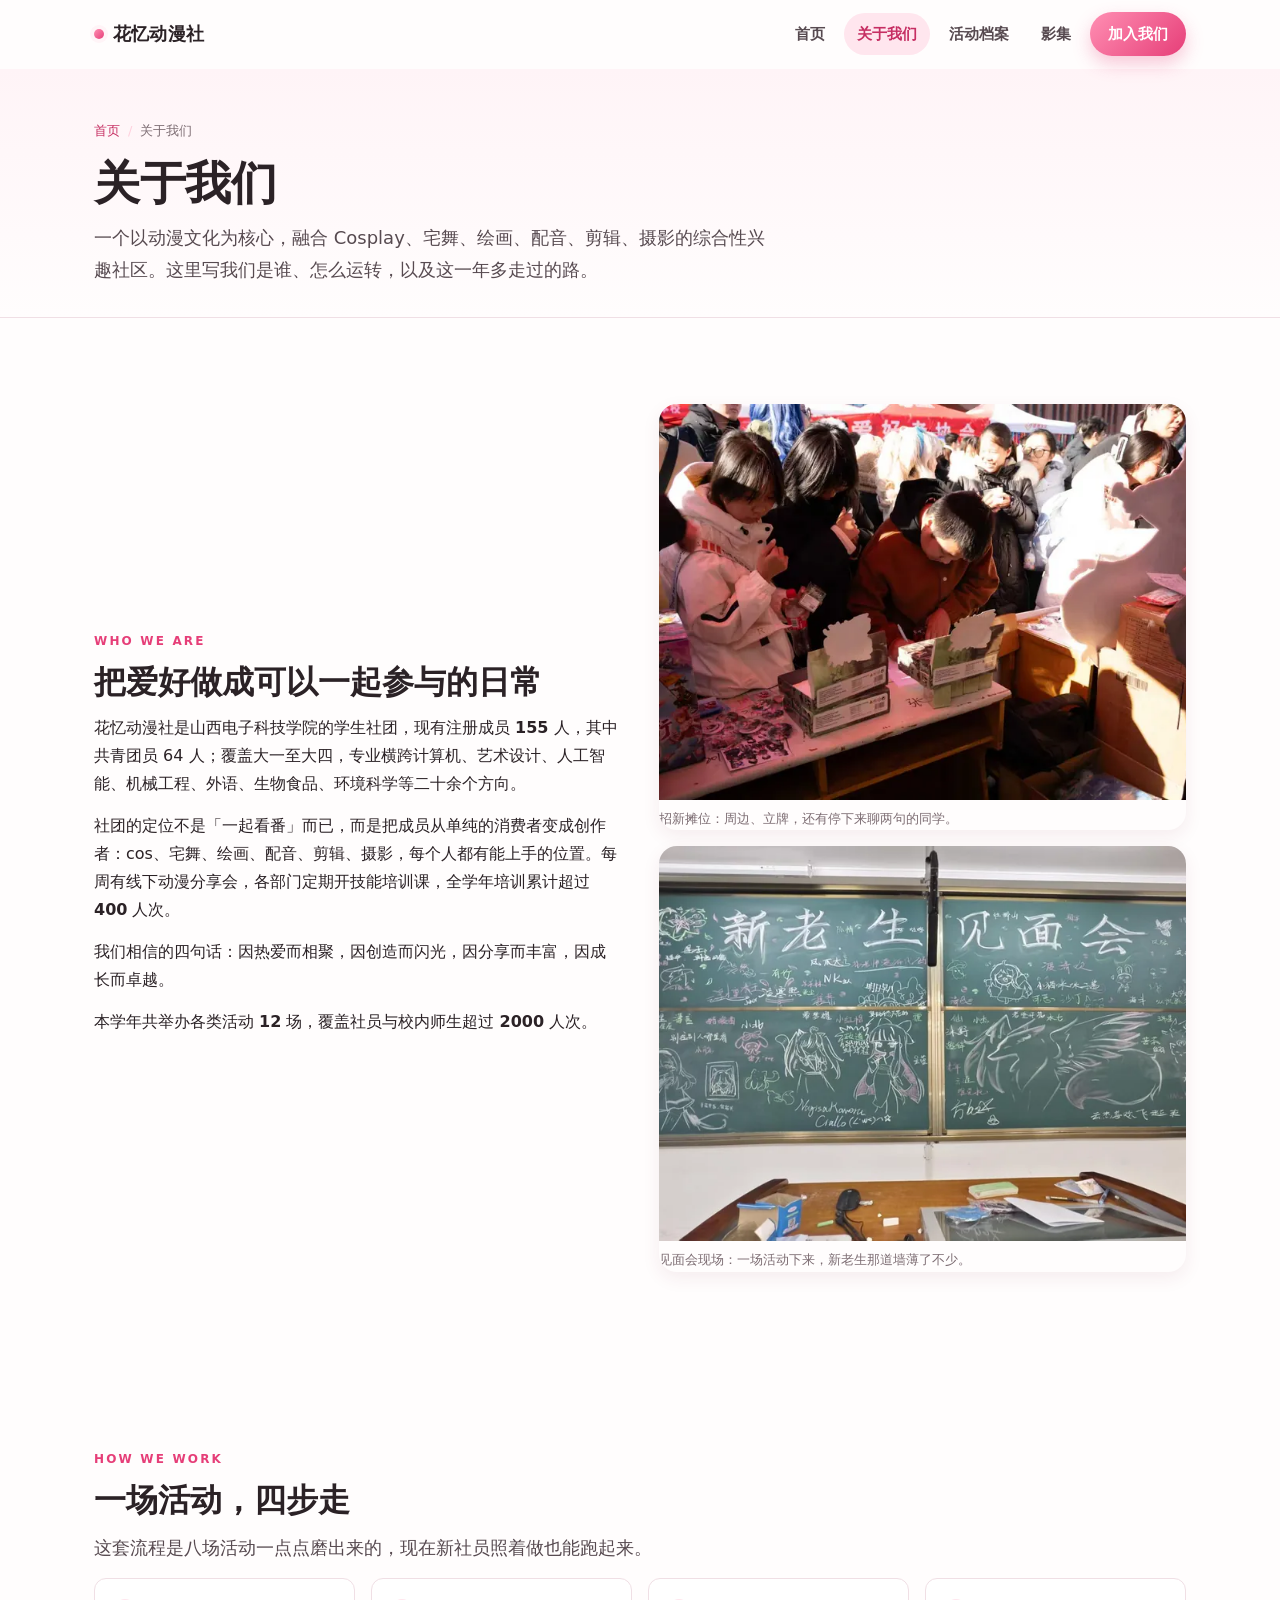
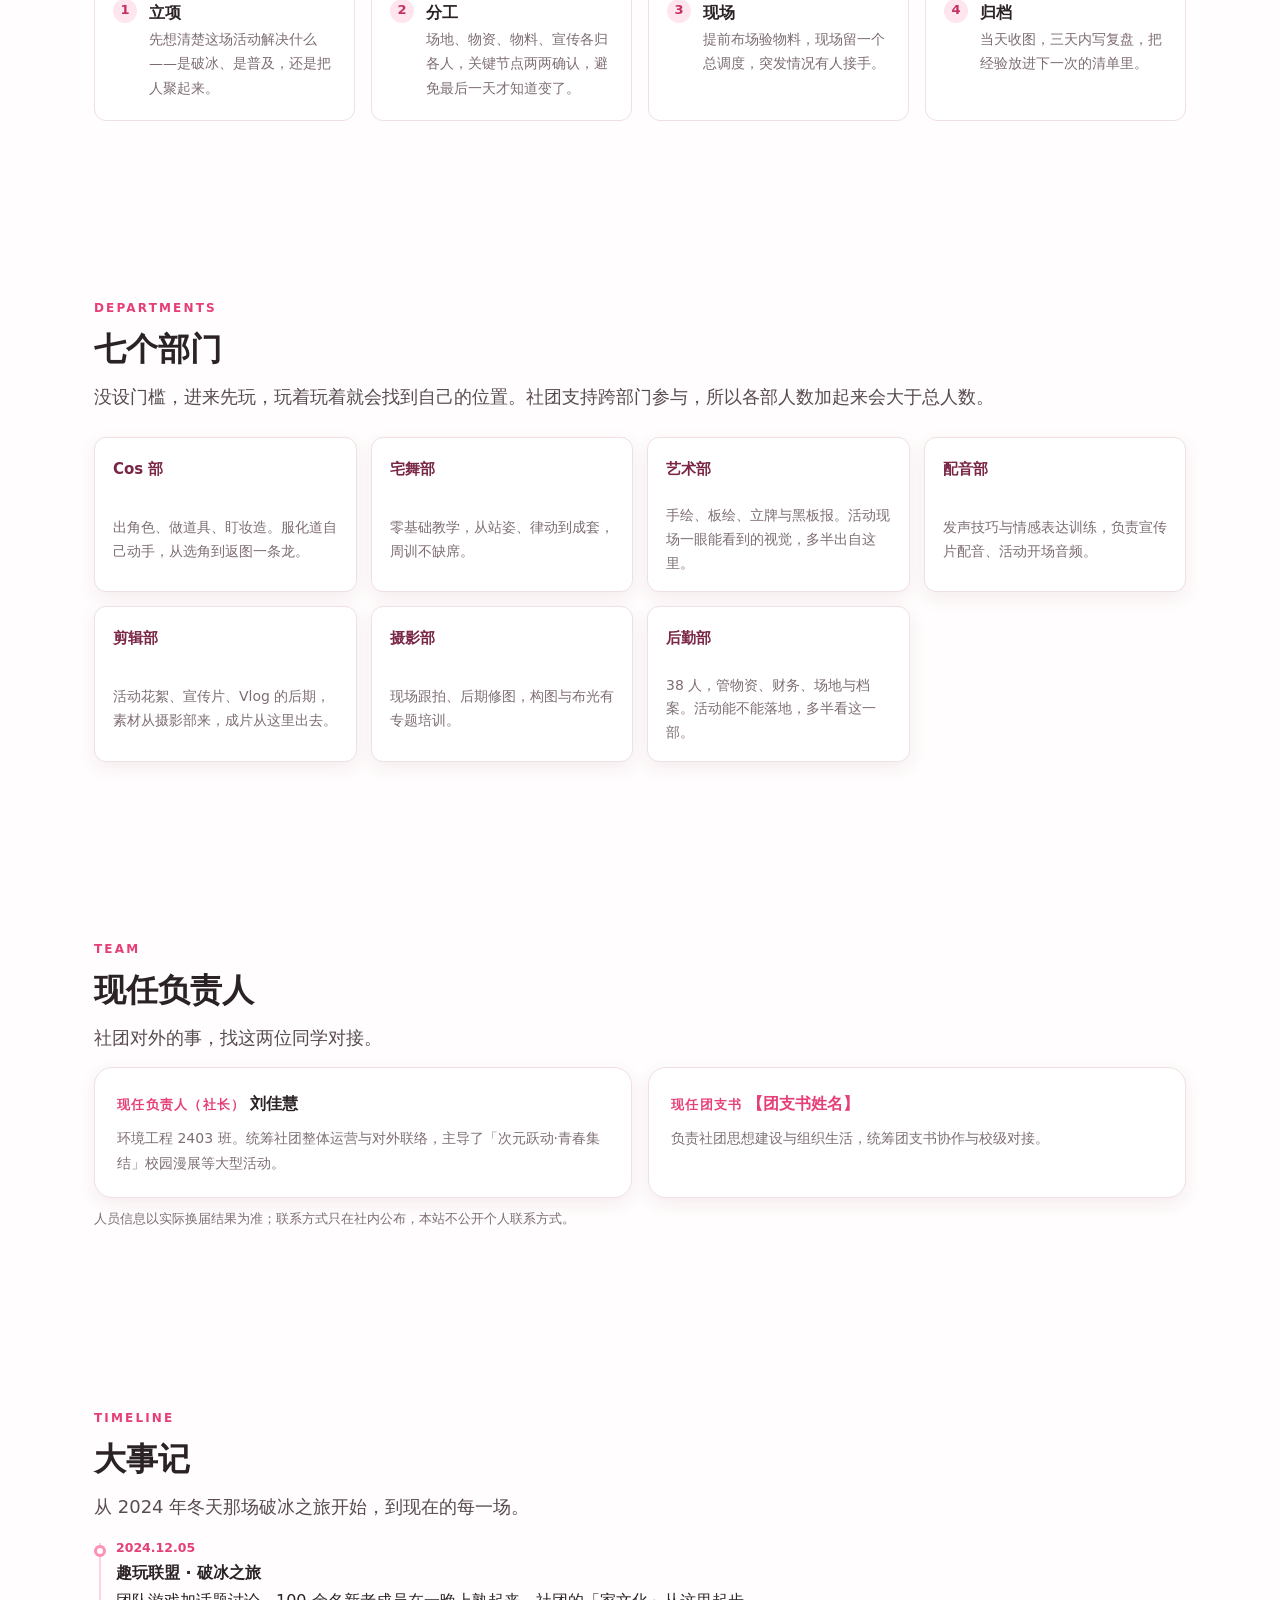
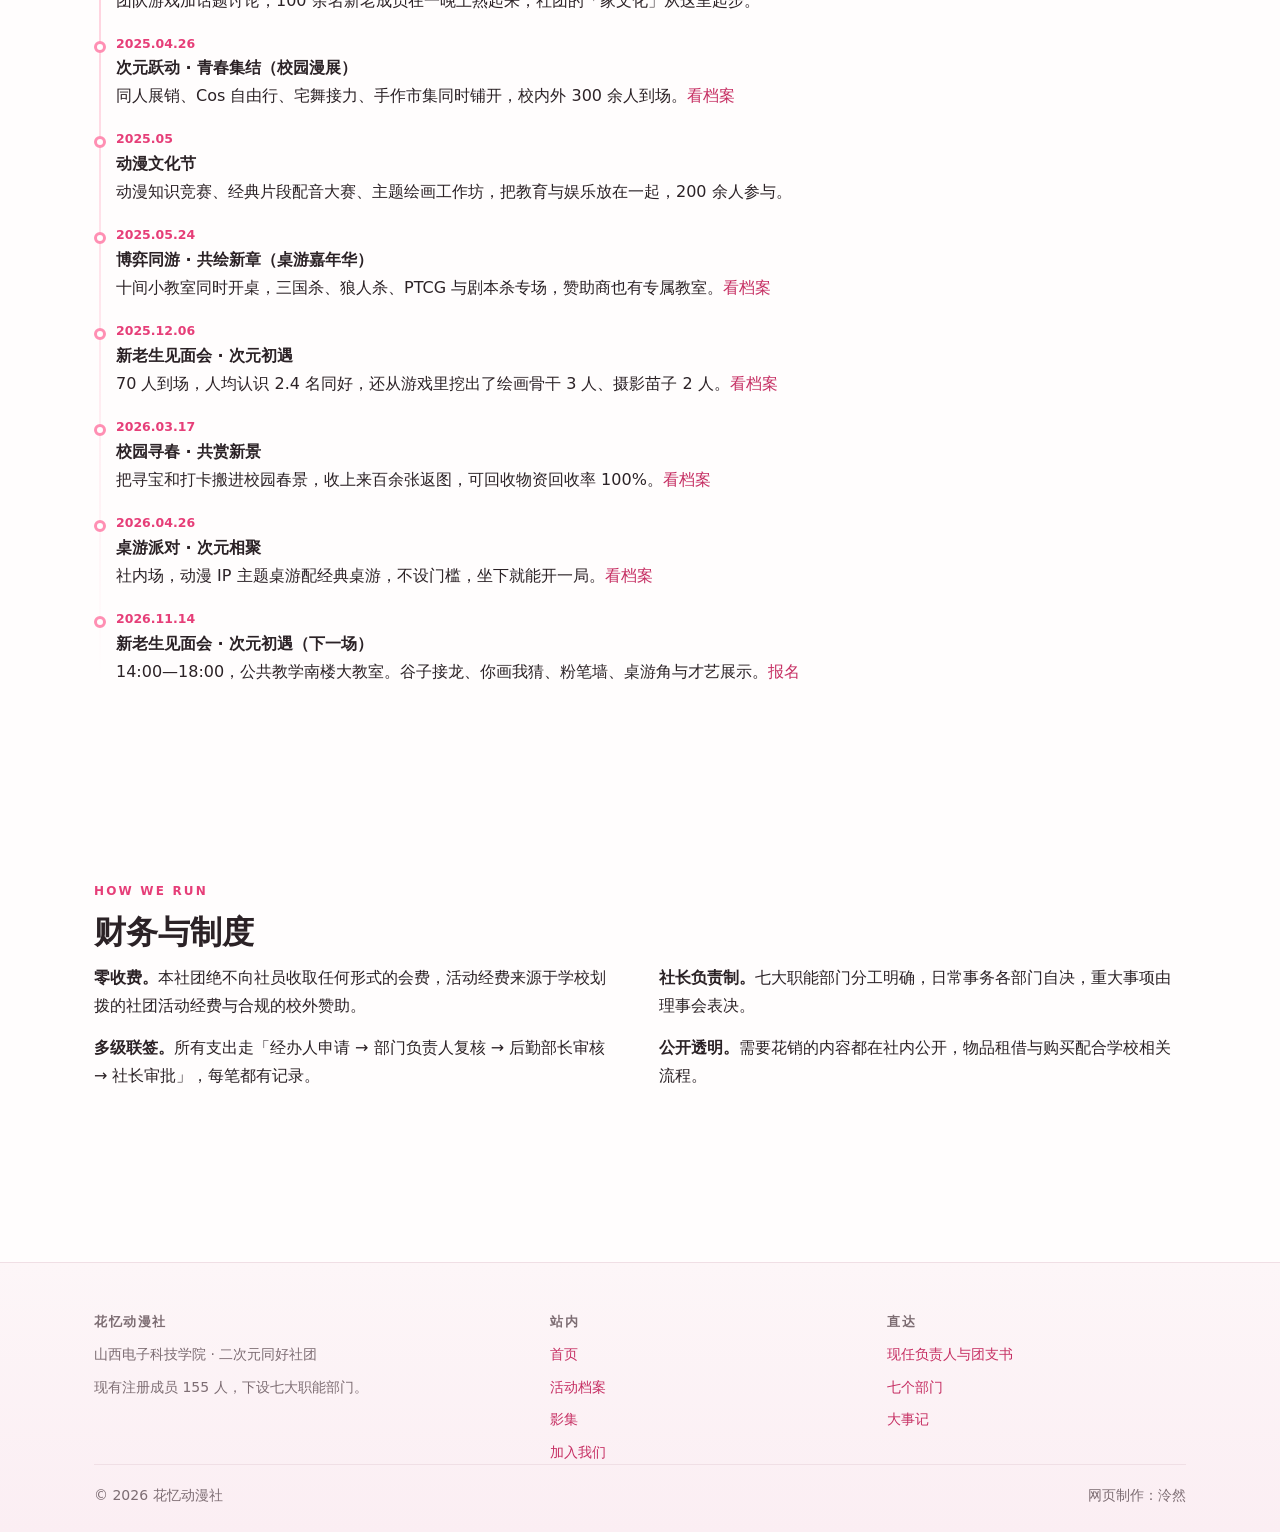
==== commit fe17cbfd: "v4: 首页活动按最新排序、活动档案扩到 8 场（含 2024 破冰之旅/2025 动漫文化节/校级嘉年华）、手机端首屏四图等大、修 stats 闭合" ====
--- a/about.html
+++ b/about.html
@@ -85,7 +85,7 @@
     <div class="container">
       <p class="eyebrow">How we work</p>
       <h2>一场活动，四步走</h2>
-      <p class="lead">这套流程是五场活动一点点磨出来的，现在新社员照着做也能跑起来。</p>
+      <p class="lead">这套流程是八场活动一点点磨出来的，现在新社员照着做也能跑起来。</p>
       <ol class="steps">
         <li>
           <b>立项</b>
--- a/style.css
+++ b/style.css
@@ -757,10 +757,10 @@
 }
 
 @media (max-width: 560px) {
-  .hero-collage { aspect-ratio: auto; grid-template-columns: 1fr 1fr; grid-template-rows: none; }
-  .hero-collage figure { aspect-ratio: 4 / 3; }
-  .hc1 { grid-area: auto; grid-column: span 2; aspect-ratio: 16 / 10; }
-  .hc4 { grid-area: auto; grid-column: span 2; aspect-ratio: 21 / 9; }
+  .hero-collage { aspect-ratio: auto; grid-template-columns: 1fr 1fr; grid-template-rows: auto auto; gap: 8px; }
+  .hero-collage figure { aspect-ratio: 1 / 1; }
+  .hc1, .hc2, .hc3, .hc4 { grid-area: auto; grid-column: auto; grid-row: auto; aspect-ratio: 1 / 1; }
+  .hc1 img, .hc4 img { object-position: 50% 50%; }
   .wall { grid-auto-rows: 132px; grid-template-columns: repeat(2, minmax(0, 1fr)); }
   .wall .w2, .wall .h2 { grid-column: span 1; grid-row: span 1; }
   .footer-grid { grid-template-columns: 1fr; }
@@ -903,3 +903,13 @@
 /* .stats 作为容器时保留居中与左右留白 */
 .container.stats { margin: 0 auto; padding: 0 24px; }
 @media (max-width: 760px) { .container.stats { padding: 0 18px; } }
+
+/* ---------- 活动档案：无配图场次的说明行 ---------- */
+.panel-note {
+  margin: 14px 0 0;
+  padding: 12px 14px;
+  font-size: 14px;
+  color: var(--ink-3);
+  background: var(--pink-50);
+  border-radius: var(--radius-sm);
+}
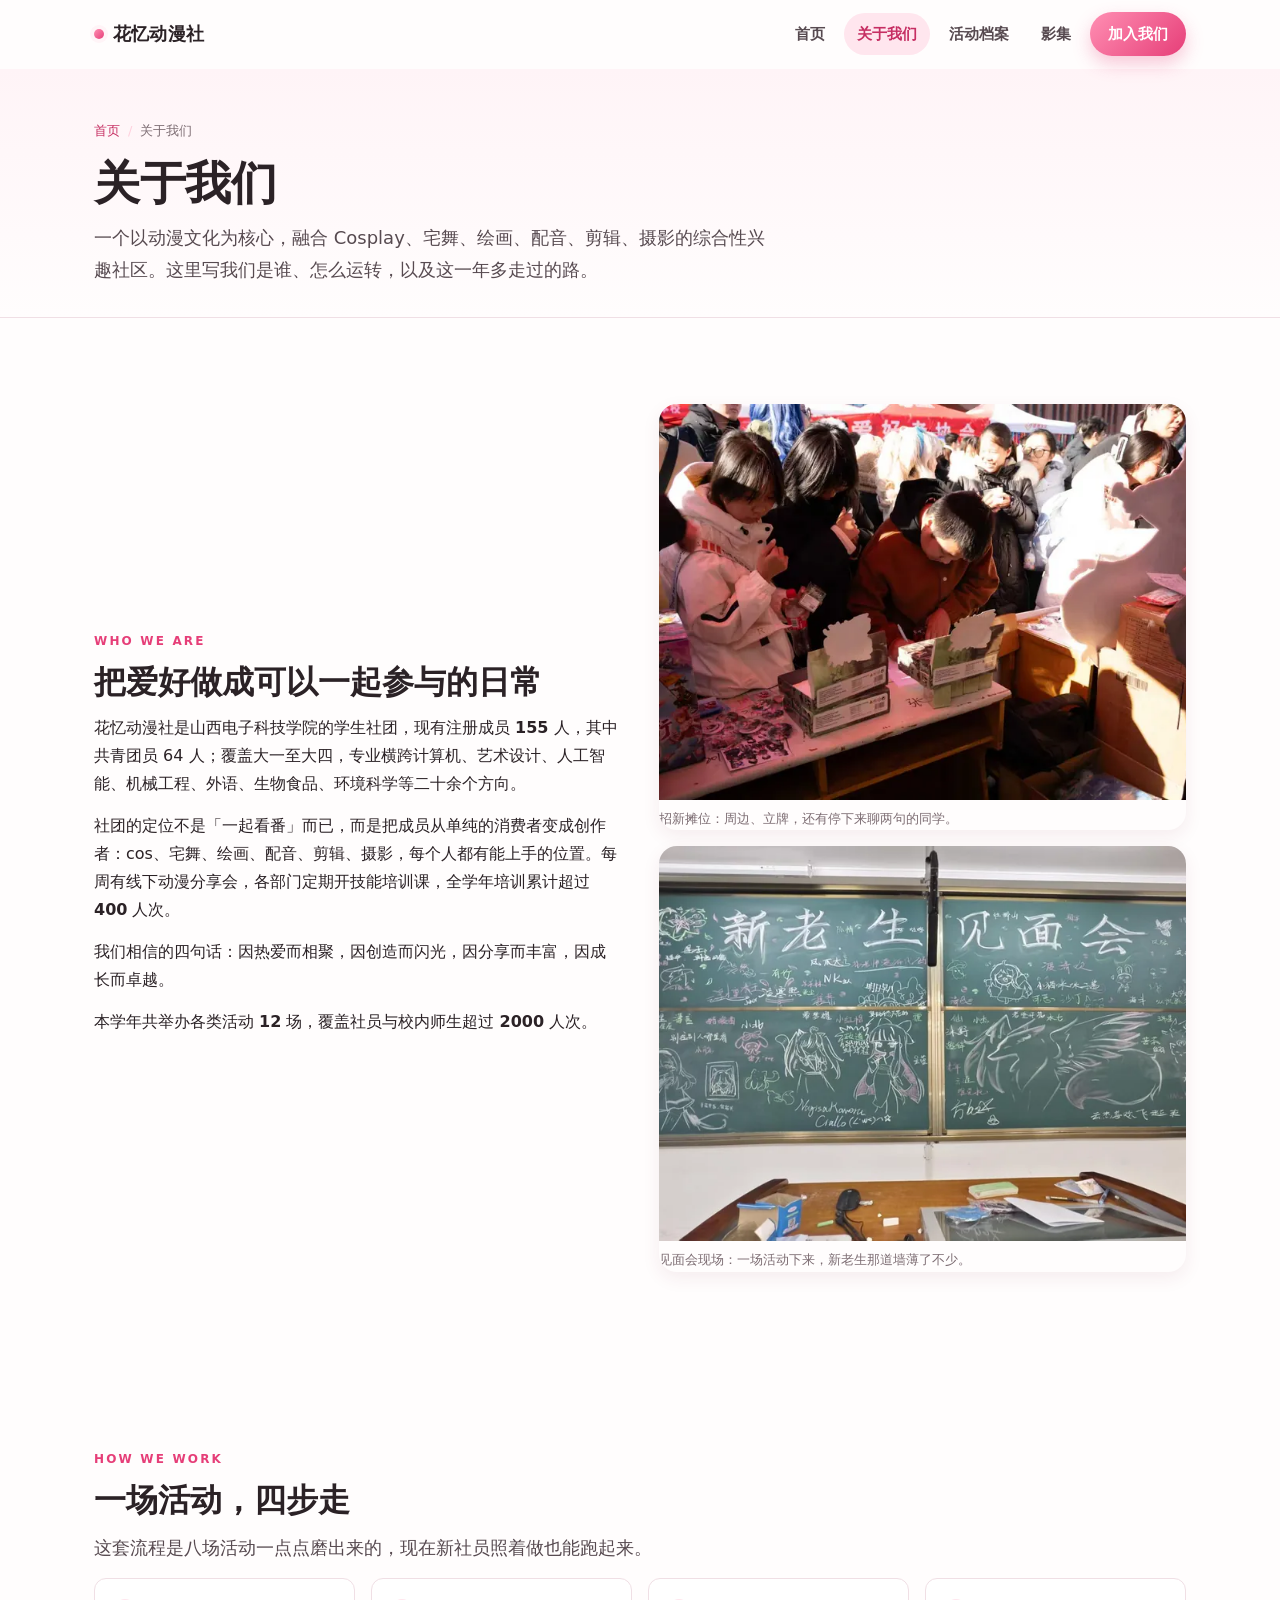
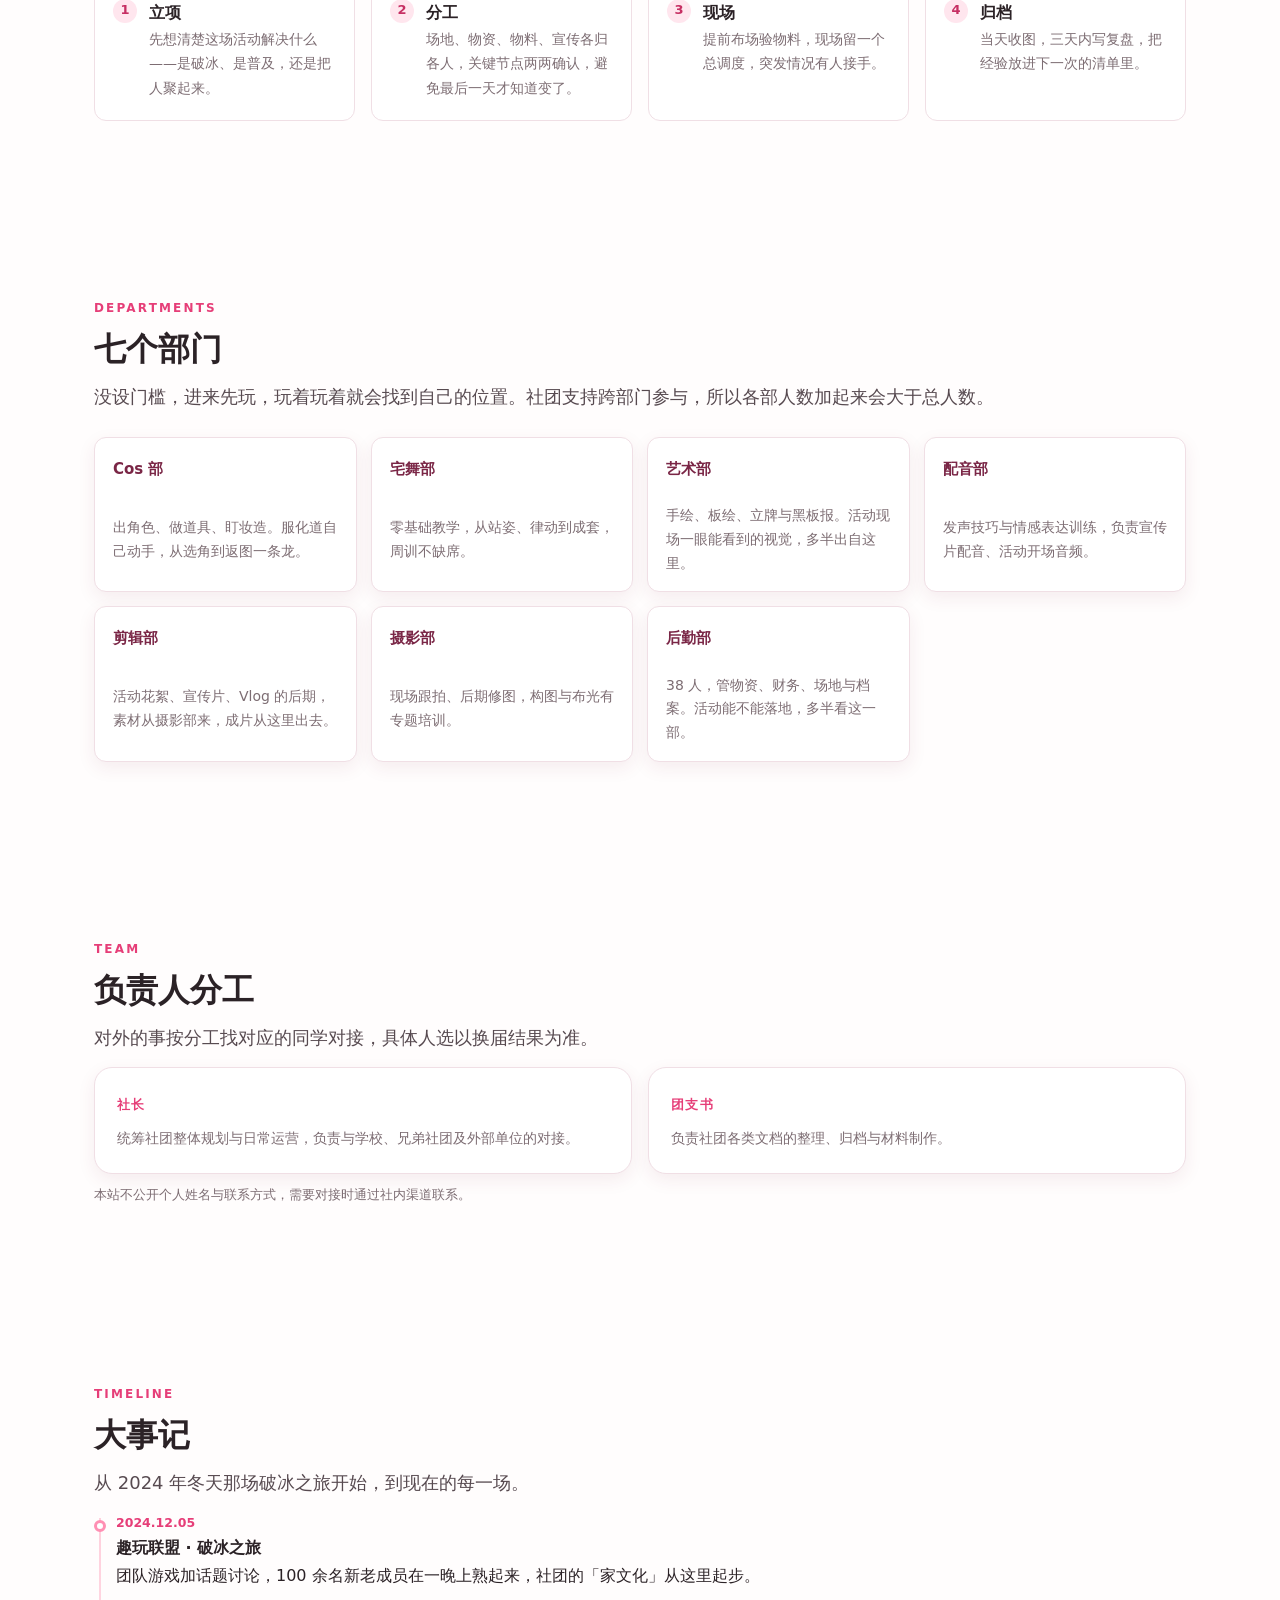
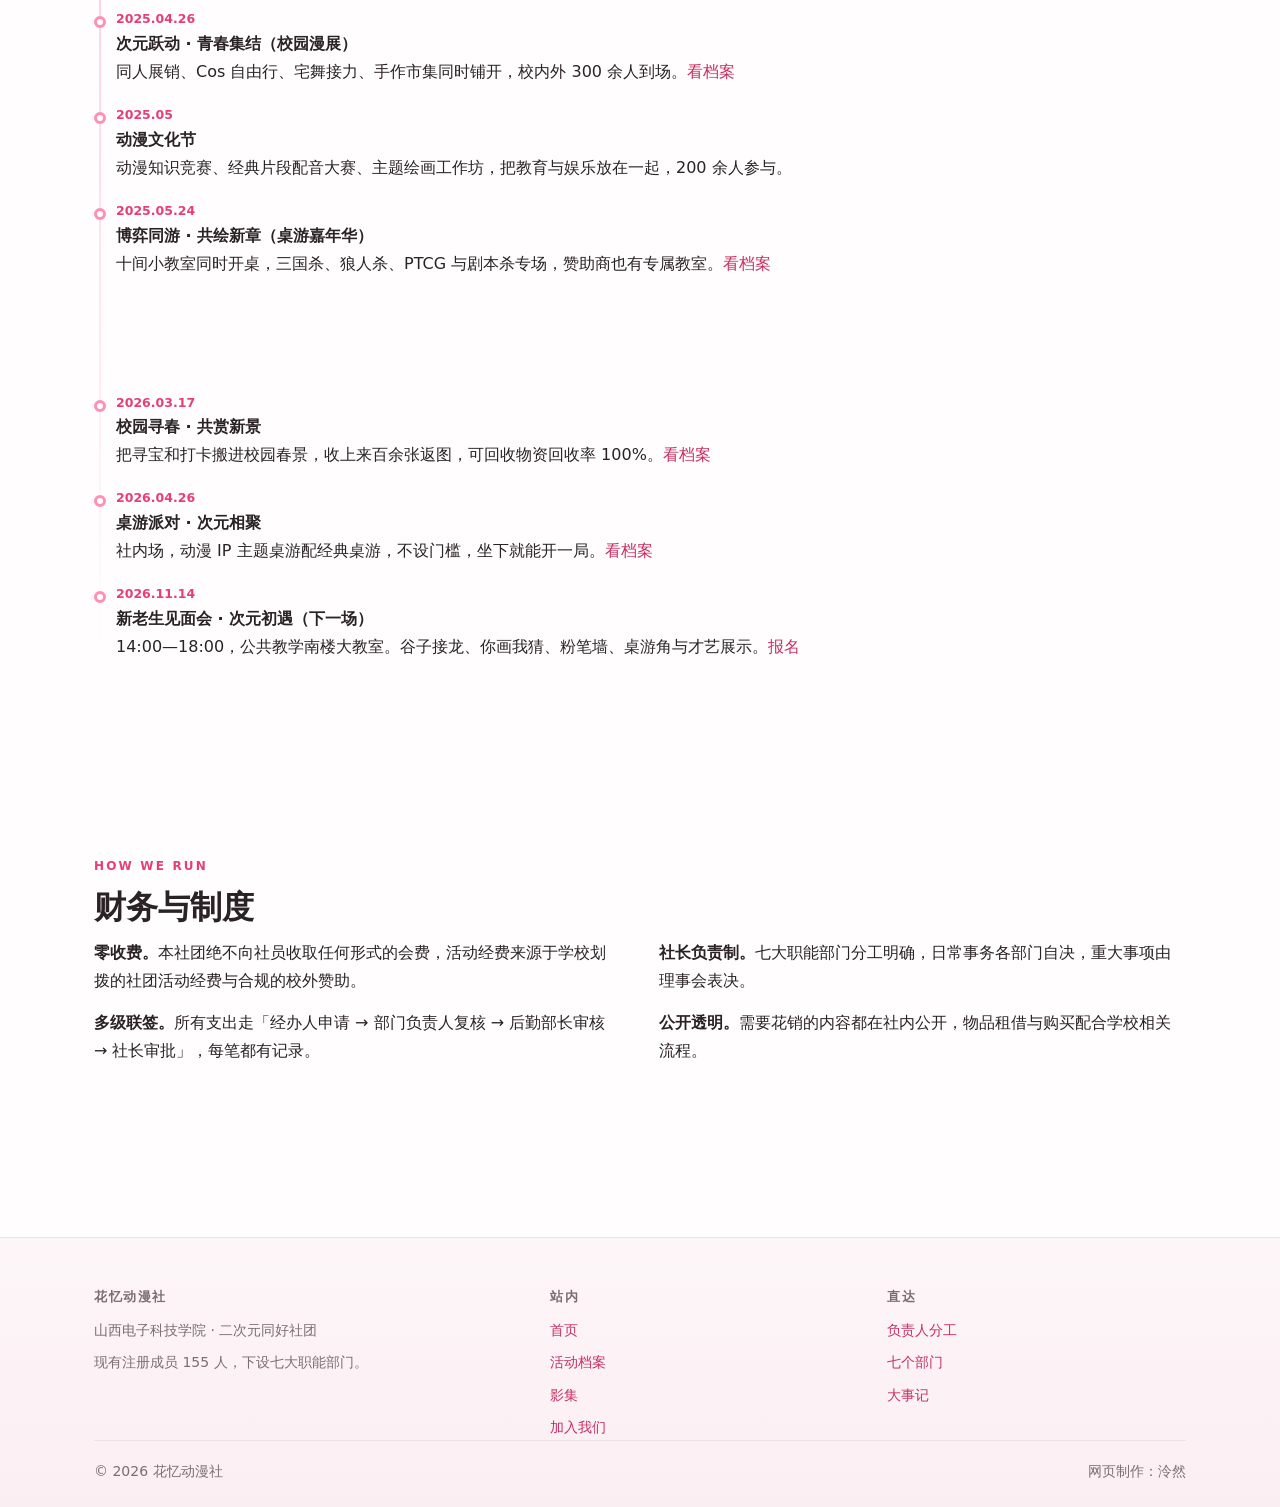
==== commit 125f8bf5: "v5: 负责人页改为只写分工不写姓名，移除社团邮箱与群号占位，锚点文案同步" ====
--- a/about.html
+++ b/about.html
@@ -150,21 +150,19 @@
   <section class="section section-alt" id="team">
     <div class="container">
       <p class="eyebrow">Team</p>
-      <h2>现任负责人</h2>
-      <p class="lead">社团对外的事，找这两位同学对接。</p>
+      <h2>负责人分工</h2>
+      <p class="lead">对外的事按分工找对应的同学对接，具体人选以换届结果为准。</p>
       <div class="team">
         <article class="member">
-          <span class="role">现任负责人（社长）</span>
-          <b>刘佳慧</b>
-          <p class="duty">环境工程 2403 班。统筹社团整体运营与对外联络，主导了「次元跃动·青春集结」校园漫展等大型活动。</p>
+          <span class="role">社长</span>
+          <p class="duty">统筹社团整体规划与日常运营，负责与学校、兄弟社团及外部单位的对接。</p>
         </article>
         <article class="member">
-          <span class="role">现任团支书</span>
-          <b class="tbd">【团支书姓名】</b>
-          <p class="duty">负责社团思想建设与组织生活，统筹团支书协作与校级对接。</p>
-        </article>
-      </div>
-      <p class="small-note">人员信息以实际换届结果为准；联系方式只在社内公布，本站不公开个人联系方式。</p>
+          <span class="role">团支书</span>
+          <p class="duty">负责社团各类文档的整理、归档与材料制作。</p>
+        </article>
+      </div>
+      <p class="small-note">本站不公开个人姓名与联系方式，需要对接时通过社内渠道联系。</p>
     </div>
   </section>
 
@@ -275,7 +273,7 @@
       <div>
         <h4>直达</h4>
         <ul>
-          <li><a href="#team">现任负责人与团支书</a></li>
+          <li><a href="#team">负责人分工</a></li>
           <li><a href="#departments">七个部门</a></li>
           <li><a href="#timeline">大事记</a></li>
         </ul>
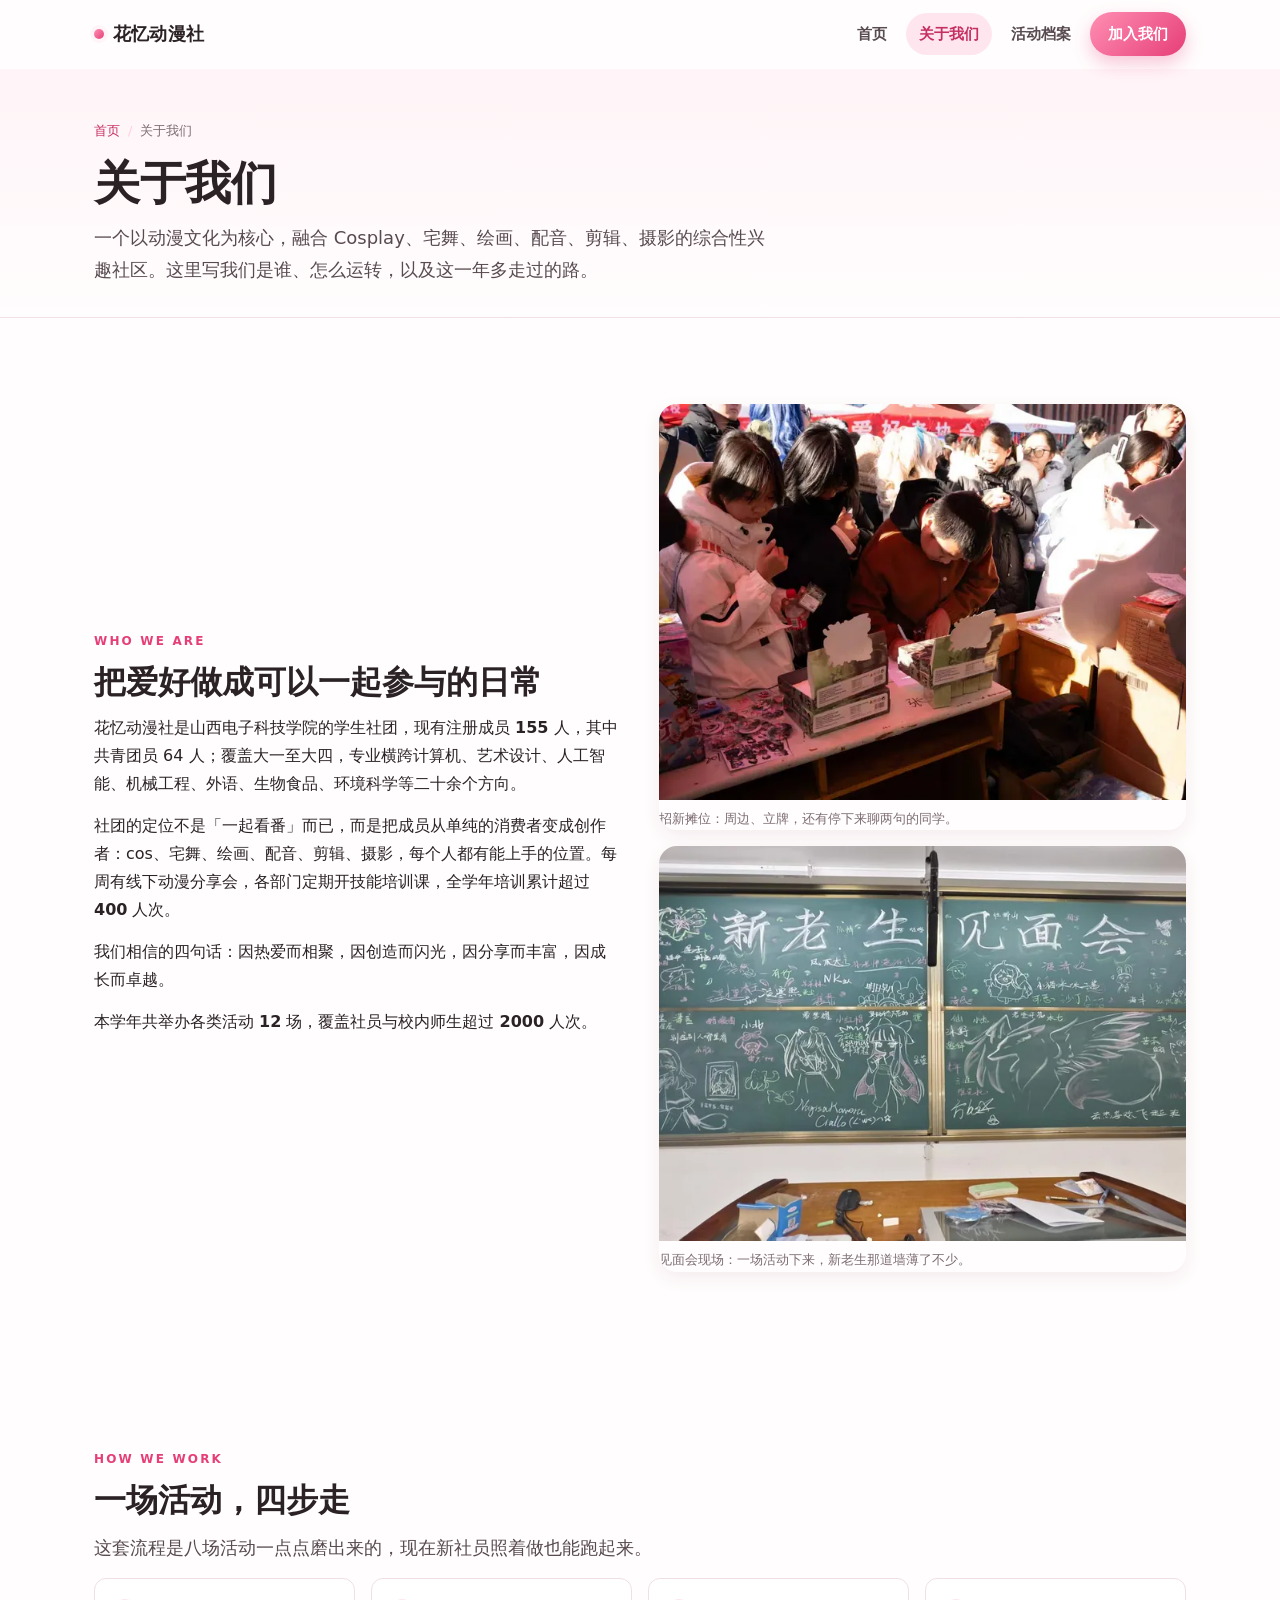
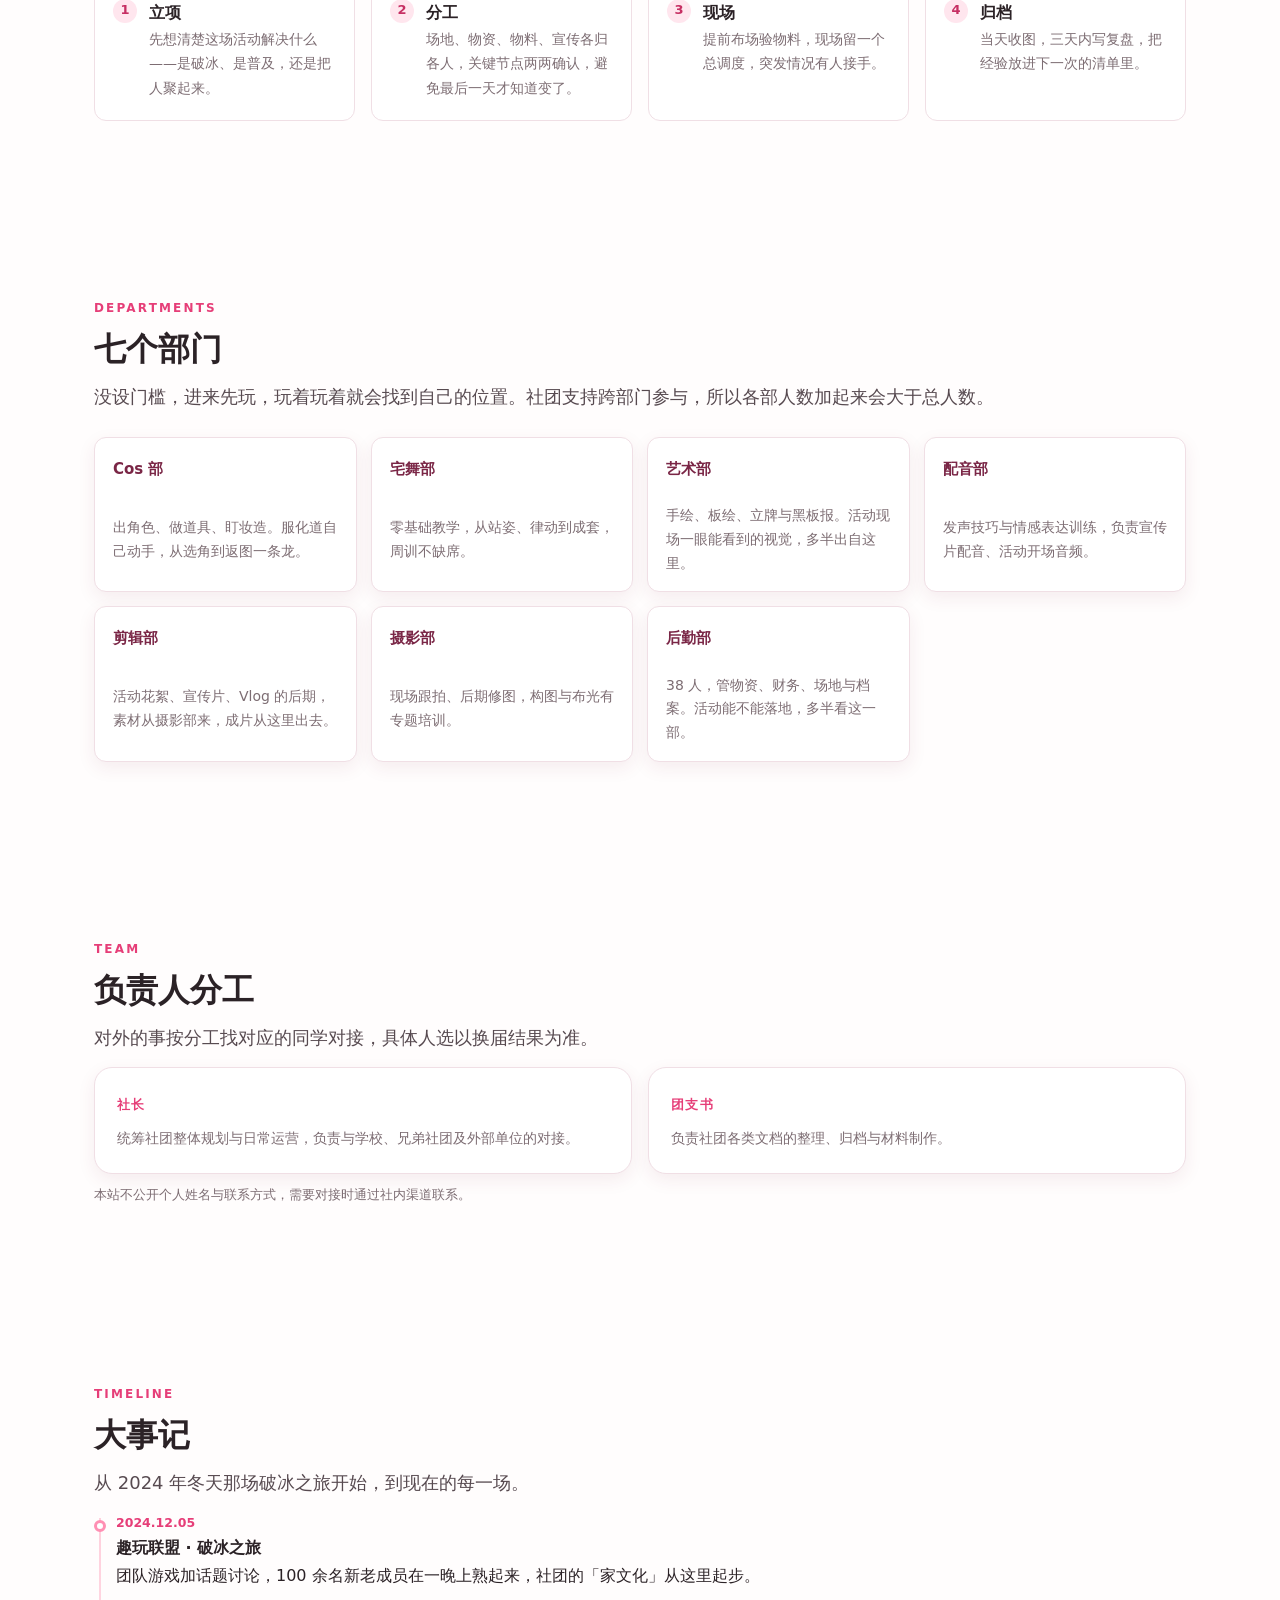
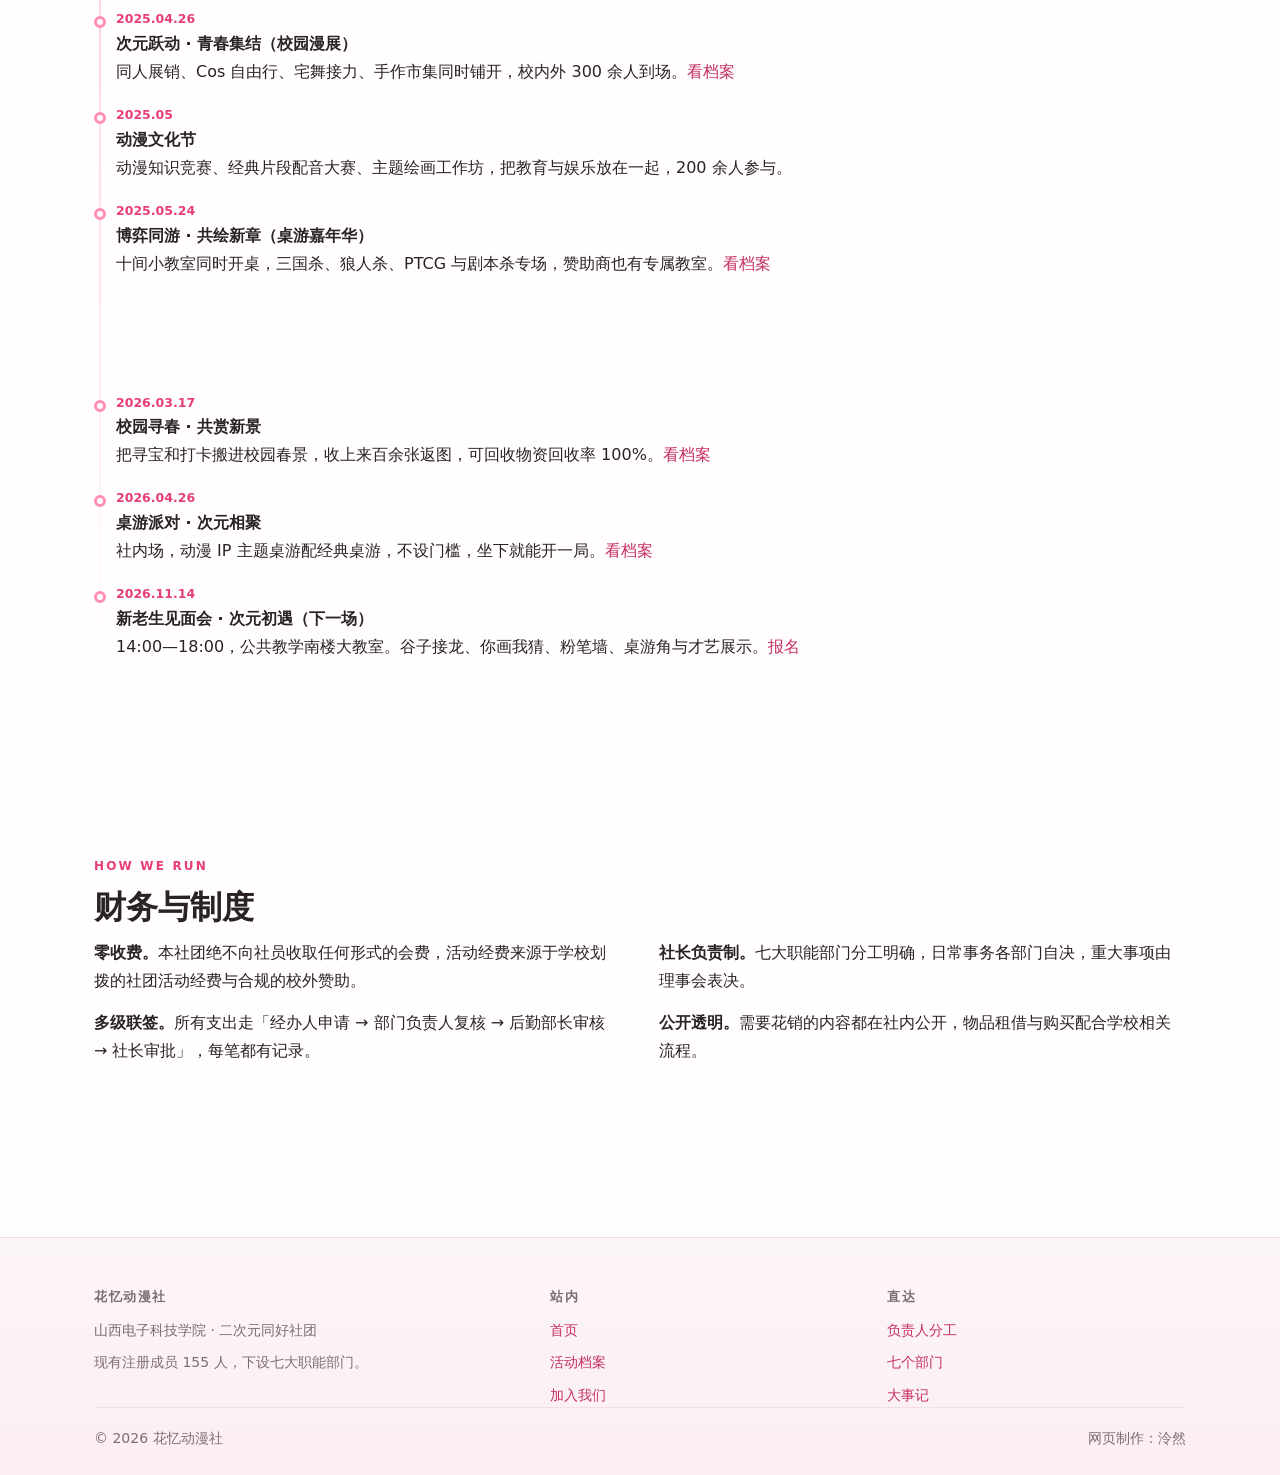
==== commit a5fc420c: "v6: 删除影集页（与活动档案重复），照片改为各场档案内的缩略图条+灯箱；修两个 panel 同时 is-active" ====
--- a/about.html
+++ b/about.html
@@ -26,7 +26,6 @@
         <li><a href="index.html">首页</a></li>
         <li><a href="about.html" class="is-active" aria-current="page">关于我们</a></li>
         <li><a href="activities.html">活动档案</a></li>
-        <li><a href="gallery.html">影集</a></li>
         <li><a href="join.html" class="nav-cta">加入我们</a></li>
       </ul>
     </nav>
@@ -266,8 +265,7 @@
         <ul>
           <li><a href="index.html">首页</a></li>
           <li><a href="activities.html">活动档案</a></li>
-          <li><a href="gallery.html">影集</a></li>
-          <li><a href="join.html">加入我们</a></li>
+            <li><a href="join.html">加入我们</a></li>
         </ul>
       </div>
       <div>
--- a/style.css
+++ b/style.css
@@ -913,3 +913,27 @@
   background: var(--pink-50);
   border-radius: var(--radius-sm);
 }
+
+/* ---------- 活动档案：场内更多照片 ---------- */
+.thumb-row {
+  display: grid;
+  grid-template-columns: repeat(auto-fill, minmax(150px, 1fr));
+  gap: 10px;
+  margin: 14px 0 4px;
+}
+.thumb-row a {
+  display: block;
+  border-radius: var(--radius-sm);
+  overflow: hidden;
+  background: var(--pink-50);
+}
+.thumb-row img {
+  aspect-ratio: 4 / 3;
+  object-fit: cover;
+  transition: transform .5s var(--ease);
+}
+.thumb-row a:hover img,
+.thumb-row a:focus-visible img { transform: scale(1.04); }
+@media (max-width: 560px) {
+  .thumb-row { grid-template-columns: repeat(2, minmax(0, 1fr)); gap: 8px; }
+}
